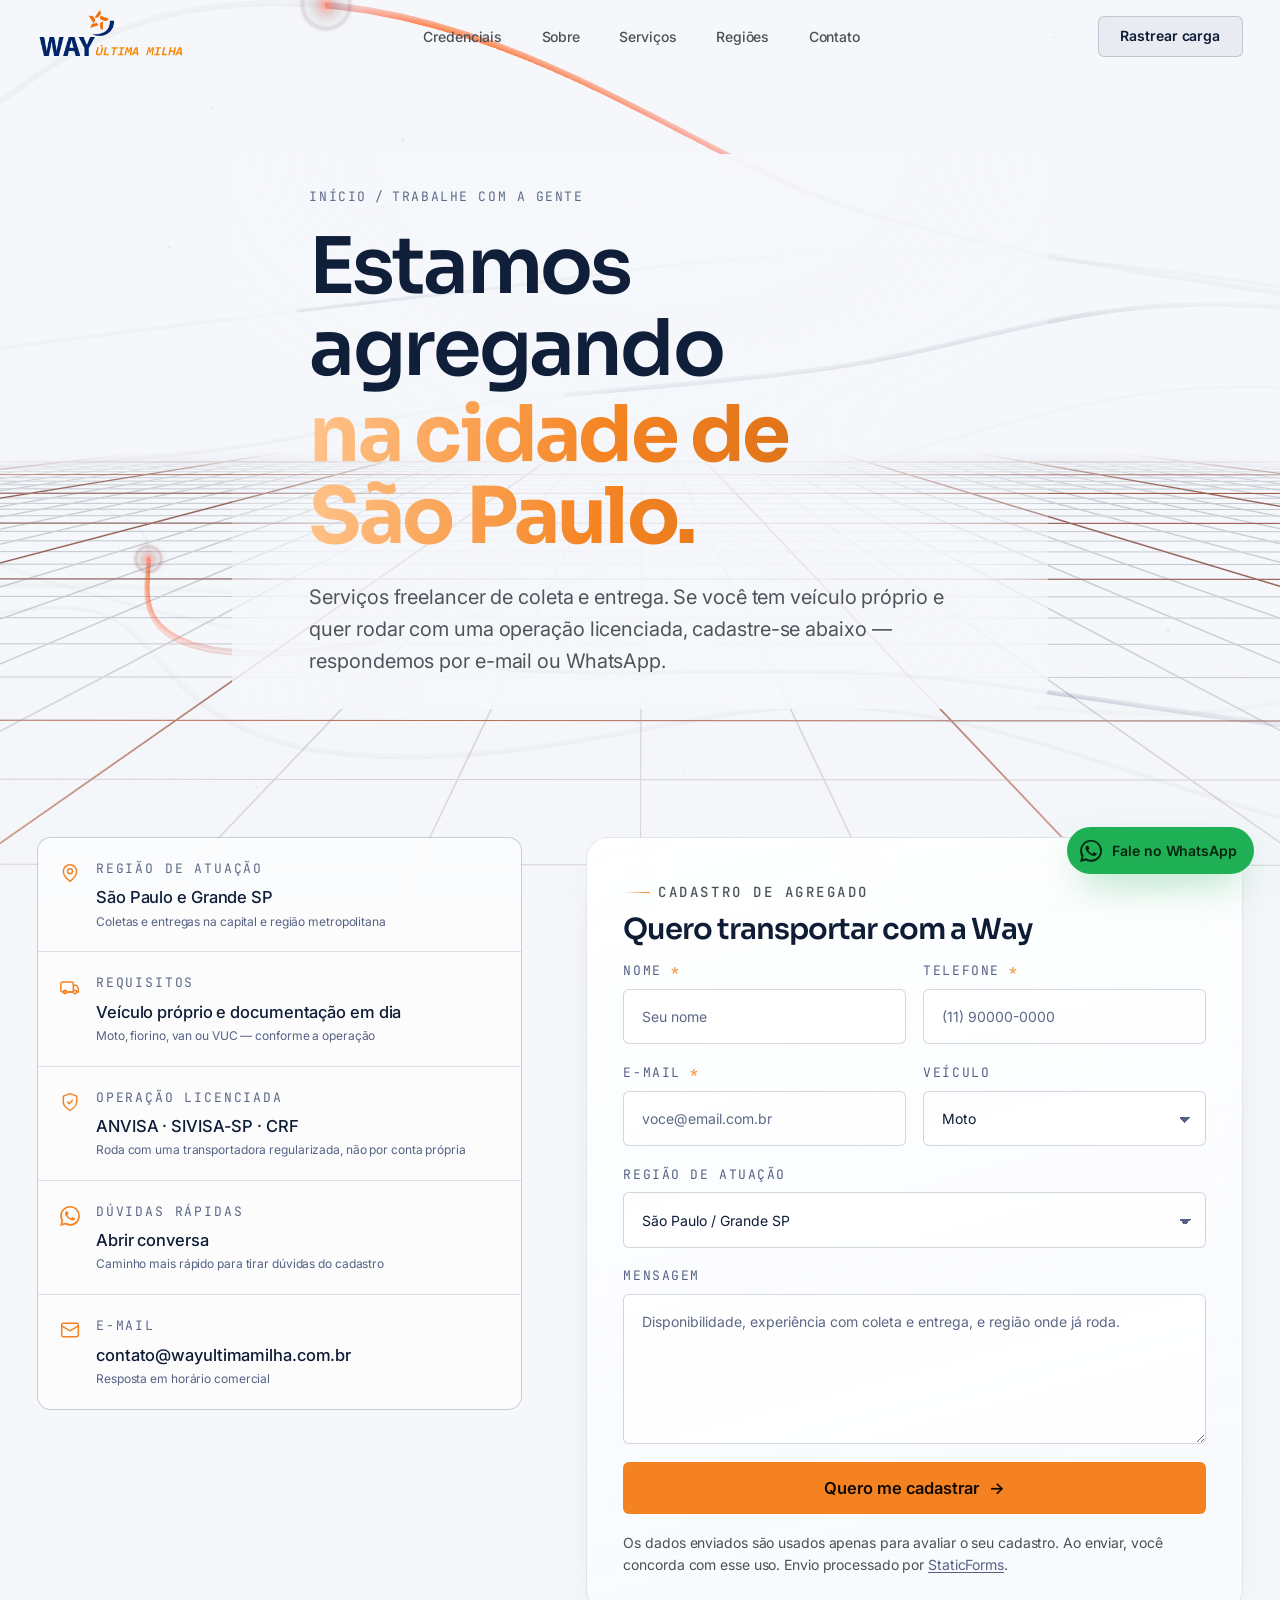
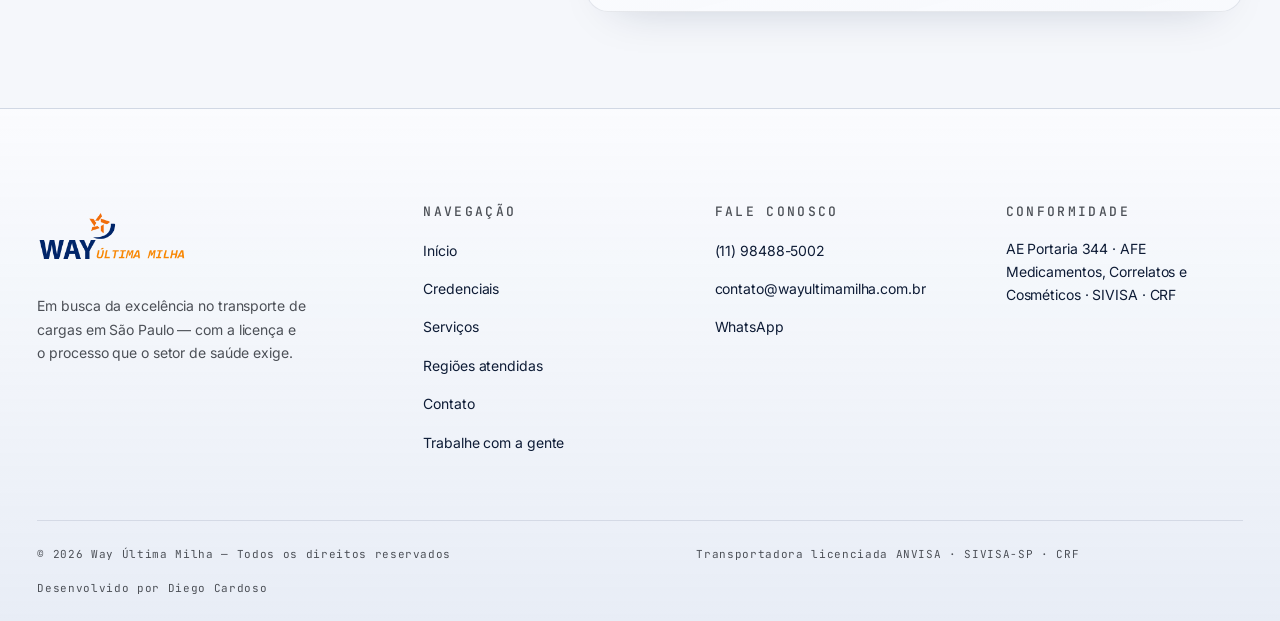
==== trabalhe-com-a-gente.html @ b11ae635 "Start" ====
<!DOCTYPE html>
<html lang="pt-BR">

<head>
  <meta charset="UTF-8">
  <script>
    /* Marca que o JS está vivo. Todo estado inicial escondido (revelações,
       máscaras de linha, preloader) é escopado em `.js` no CSS — se este script
       não rodar, a página nasce inteira em vez de ficar em branco. */
    document.documentElement.classList.add('js');
  </script>
  <meta name="viewport" content="width=device-width, initial-scale=1.0">

  <title>Trabalhe com a gente — agregados e freelancers | Way Última Milha</title>
  <meta name="description"
    content="Cadastre-se como agregado ou freelancer de coleta e entrega com a Way Última Milha em São Paulo. Veículo próprio, documentação em dia e operação licenciada.">
  <meta name="robots" content="index, follow">
  <meta name="theme-color" content="#050a16">
  <link rel="canonical" href="https://wayultimamilha.com.br/trabalhe-com-a-gente.html">

  <meta property="og:type" content="website">
  <meta property="og:site_name" content="Way Última Milha">
  <meta property="og:locale" content="pt_BR">
  <meta property="og:url" content="https://wayultimamilha.com.br/trabalhe-com-a-gente.html">
  <meta property="og:title" content="Trabalhe com a gente — Way Última Milha">
  <meta property="og:description"
    content="Serviços freelancer de coleta e entrega em São Paulo. Tem veículo próprio? Cadastre-se e rode com uma operação licenciada.">
  <meta property="og:image" content="https://wayultimamilha.com.br/assets/img/Agregando.jpg">

  <link rel="icon" href="assets/img/Logotipo-Way-Final.png" type="image/png">
  <link rel="apple-touch-icon" href="assets/img/Logotipo-Way-Final.png">

  <link rel="preconnect" href="https://fonts.googleapis.com">
  <link rel="preconnect" href="https://fonts.gstatic.com" crossorigin>
  <link rel="stylesheet"
    href="https://fonts.googleapis.com/css2?family=Sora:wght@300;400;600;700&family=Inter:wght@400;500;600&family=JetBrains+Mono:wght@400;500;600&display=swap">
  <link rel="stylesheet" href="assets/css/way.css">

  <script type="application/ld+json">
  {
    "@context": "https://schema.org",
    "@type": "WebPage",
    "name": "Trabalhe com a gente — Way Última Milha",
    "url": "https://wayultimamilha.com.br/trabalhe-com-a-gente.html",
    "description": "Cadastro de agregados e freelancers de coleta e entrega para a Way Última Milha em São Paulo.",
    "about": {
      "@type": "Organization",
      "name": "Way Última Milha",
      "telephone": "+55-11-98488-5002",
      "email": "contato@wayultimamilha.com.br",
      "url": "https://wayultimamilha.com.br/"
    }
  }
  </script>
</head>

<body>
  <a class="skip-link" href="#main">Ir para o conteúdo</a>

  <div class="preloader">
    <img class="preloader__logo" src="assets/img/Logotipo-Way-Final.png"
      alt="Way Última Milha" width="500" height="250">
    <div class="preloader__bar"><span></span></div>
    <p class="preloader__pct">000%</p>
  </div>

  <script>
    /* Se o módulo principal não assumir o preloader em 6s, esta rede o remove.
       Cobre import maps sem suporte, 404 no bundle, bloqueio de proxy e
       abertura direta por file:// (onde módulos ES são barrados por CORS). */
    setTimeout(function () {
      var pre = document.querySelector('.preloader');
      if (!pre || pre.classList.contains('is-done')) return;
      pre.classList.add('is-done');
      document.body.classList.remove('is-locked');
      document.documentElement.classList.remove('js');
      var gl = document.getElementById('gl');
      if (gl) gl.remove();
    }, 6000);
  </script>

  <div class="wipe" aria-hidden="true"></div>

  <!-- Poster estático primeiro, canvas depois: o canvas é opaco e, quando
       ganha .is-ready, cobre o poster. Sem WebGL o JS remove o canvas; sem JS
       ele nunca acende. Nos três casos sobra um fundo desenhado, nunca um
       retângulo chapado. -->
  <div class="gl-fallback" aria-hidden="true"></div>
  <canvas id="gl" aria-hidden="true"></canvas>
  <div class="vignette" aria-hidden="true"></div>
  <div class="atmo" aria-hidden="true"></div>
  <div class="progress" aria-hidden="true"></div>

  <header class="nav">
    <div class="shell nav__inner">
      <a class="nav__logo" href="index.html" aria-label="Way Última Milha — página inicial">
        <img src="assets/img/Logotipo-Way-Final.png" alt="Way Última Milha" width="500" height="250">
      </a>

      <nav class="nav__links" aria-label="Navegação principal">
        <a class="nav__link" href="index.html#credenciais">Credenciais</a>
        <a class="nav__link" href="index.html#sobre">Sobre</a>
        <a class="nav__link" href="index.html#servicos">Serviços</a>
        <a class="nav__link" href="index.html#regioes">Regiões</a>
        <a class="nav__link" href="contato.html">Contato</a>
      </nav>

      <div class="nav__actions">
        <a class="btn btn--ghost" href="https://www.waysistemalogistico.com.br/" target="_blank"
          rel="noopener">Rastrear carga</a>
        <button class="nav__burger" type="button" aria-expanded="false" aria-controls="drawer"
          aria-label="Abrir menu">
          <span></span><span></span>
        </button>
      </div>
    </div>
  </header>

  <nav class="drawer" id="drawer" aria-label="Navegação mobile">
    <a class="drawer__link" href="index.html"><i>01</i> Início</a>
    <a class="drawer__link" href="index.html#credenciais"><i>02</i> Credenciais</a>
    <a class="drawer__link" href="index.html#servicos"><i>03</i> Serviços</a>
    <a class="drawer__link" href="index.html#regioes"><i>04</i> Regiões</a>
    <a class="drawer__link" href="contato.html"><i>05</i> Contato</a>
    <a class="drawer__link" href="trabalhe-com-a-gente.html"><i>06</i> Trabalhe com a gente</a>
    <div class="drawer__foot">
      <a href="tel:+5511984885002">(11) 98488-5002</a>
      <a href="mailto:contato@wayultimamilha.com.br">contato@wayultimamilha.com.br</a>
    </div>
  </nav>

  <main class="page" id="main" data-gl-hero>

    <section class="pagehead">
      <div class="rules" aria-hidden="true"></div>
      <div class="shell pagehead__inner">
        <nav class="crumbs" aria-label="Trilha de navegação">
          <a href="index.html">Início</a> <span aria-hidden="true">/</span> <span>Trabalhe com a gente</span>
        </nav>
        <h1 data-lines>
          <span class="line-mask"><span>Estamos agregando</span></span>
          <span class="line-mask"><b class="grad-orange">na cidade de São Paulo.</b></span>
        </h1>
        <p class="lead">
          Serviços freelancer de coleta e entrega. Se você tem veículo próprio e quer rodar com uma
          operação licenciada, cadastre-se abaixo — respondemos por e-mail ou WhatsApp.
        </p>
      </div>
    </section>

    <section class="section section--tight">
      <div class="shell contact">

        <div>
          <dl class="contact__panel">
            <div class="contact__item">
              <svg viewBox="0 0 24 24" fill="none" stroke="currentColor" stroke-width="1.8"
                stroke-linecap="round" stroke-linejoin="round" aria-hidden="true">
                <path d="M20 10c0 6-8 12-8 12s-8-6-8-12a8 8 0 0 1 16 0Z" />
                <circle cx="12" cy="10" r="3" />
              </svg>
              <dt>Região de atuação</dt>
              <dd>São Paulo e Grande SP
                <small>Coletas e entregas na capital e região metropolitana</small>
              </dd>
            </div>

            <div class="contact__item">
              <svg viewBox="0 0 24 24" fill="none" stroke="currentColor" stroke-width="1.8"
                stroke-linecap="round" stroke-linejoin="round" aria-hidden="true">
                <rect x="1" y="6" width="15" height="12" rx="2" />
                <path d="M16 10h3.5a1 1 0 0 1 .9.55L22 14v4h-2M16 18H8" />
                <circle cx="6" cy="18" r="2" />
                <circle cx="18" cy="18" r="2" />
              </svg>
              <dt>Requisitos</dt>
              <dd>Veículo próprio e documentação em dia
                <small>Moto, fiorino, van ou VUC — conforme a operação</small>
              </dd>
            </div>

            <div class="contact__item">
              <svg viewBox="0 0 24 24" fill="none" stroke="currentColor" stroke-width="1.8"
                stroke-linecap="round" stroke-linejoin="round" aria-hidden="true">
                <path d="M12 22s8-4 8-10V5l-8-3-8 3v7c0 6 8 10 8 10Z" />
                <path d="m9 12 2 2 4-4" />
              </svg>
              <dt>Operação licenciada</dt>
              <dd>ANVISA · SIVISA-SP · CRF
                <small>Roda com uma transportadora regularizada, não por conta própria</small>
              </dd>
            </div>

            <div class="contact__item">
              <svg viewBox="0 0 24 24" fill="currentColor" aria-hidden="true">
                <path
                  d="M17.472 14.382c-.297-.149-1.758-.867-2.03-.967-.273-.099-.471-.148-.67.15-.197.297-.767.966-.966 1.164-.199.199-.397.223-.694.075-.297-.15-1.255-.463-2.39-1.475-.883-.788-1.48-1.761-1.653-2.059-.173-.297-.018-.458.13-.606.134-.133.347-.446.52-.644.174-.198.232-.34.347-.567.116-.226.058-.42-.024-.567-.082-.149-.67-1.611-.916-2.206-.242-.579-.487-.501-.669-.51-.173-.008-.371-.01-.57-.01-.198 0-.52.074-.792.372-.272.297-1.04 1.016-1.04 2.479 0 1.462 1.065 2.875 1.213 3.074.149.198 2.096 3.2 5.077 4.487.709.306 1.262.489 1.694.625.712.227 1.36.195 1.872.118.571-.085 1.758-.719 2.006-1.413.248-.694.248-1.29.173-1.414-.074-.124-.272-.198-.57-.347m-5.421 7.403h-.004a9.87 9.87 0 0 1-5.031-1.378l-.361-.214-3.741.982.998-3.648-.235-.374a9.86 9.86 0 0 1-1.51-5.26c.001-5.45 4.436-9.884 9.888-9.884 2.64 0 5.122 1.03 6.988 2.898a9.825 9.825 0 0 1 2.893 6.994c-.003 5.45-4.437 9.884-9.885 9.884m8.413-18.297A11.815 11.815 0 0 0 12.05 0C5.495 0 .16 5.335.157 11.892c0 2.096.547 4.142 1.588 5.945L.057 24l6.305-1.654a11.882 11.882 0 0 0 5.683 1.448h.005c6.554 0 11.89-5.335 11.893-11.893a11.821 11.821 0 0 0-3.48-8.413Z" />
              </svg>
              <dt>Dúvidas rápidas</dt>
              <dd><a href="https://api.whatsapp.com/send?phone=5511984885002" target="_blank"
                  rel="noopener">Abrir conversa</a>
                <small>Caminho mais rápido para tirar dúvidas do cadastro</small>
              </dd>
            </div>

            <div class="contact__item">
              <svg viewBox="0 0 24 24" fill="none" stroke="currentColor" stroke-width="1.8"
                stroke-linecap="round" stroke-linejoin="round" aria-hidden="true">
                <rect x="2" y="4" width="20" height="16" rx="2" />
                <path d="m2 7 10 6 10-6" />
              </svg>
              <dt>E-mail</dt>
              <dd><a href="mailto:contato@wayultimamilha.com.br">contato@wayultimamilha.com.br</a>
                <small>Resposta em horário comercial</small>
              </dd>
            </div>
          </dl>
        </div>

        <div class="card">
          <div>
            <p class="eyebrow">Cadastro de agregado</p>
            <h2 style="font-size:var(--fs-h3);margin-top:.6rem">Quero transportar com a Way</h2>
          </div>

          <form class="form" data-form action="https://api.staticforms.xyz/submit" method="post"
            novalidate>
            <input type="hidden" name="accessKey" value="84bb621b-5db3-45c3-95ca-0c4aa116848b">
            <input type="hidden" name="subject" value="Cadastro de agregado pelo site — wayultimamilha.com.br">
            <input type="hidden" name="redirectTo" value="https://wayultimamilha.com.br/obrigado.html">
            <div class="honeypot" aria-hidden="true">
              <label for="honeypot">Não preencha</label>
              <input type="text" name="honeypot" id="honeypot" tabindex="-1" autocomplete="off">
            </div>

            <div class="form__row">
              <div class="field">
                <label for="nome">Nome <span aria-hidden="true">*</span></label>
                <input type="text" id="nome" name="name" placeholder="Seu nome" required
                  autocomplete="given-name">
                <p class="field__err" aria-live="polite"></p>
              </div>
              <div class="field">
                <label for="tel">Telefone <span aria-hidden="true">*</span></label>
                <input type="tel" id="tel" name="$Telefone" placeholder="(11) 90000-0000" required
                  autocomplete="tel" inputmode="tel">
                <p class="field__err" aria-live="polite"></p>
              </div>
            </div>

            <div class="form__row">
              <div class="field">
                <label for="email">E-mail <span aria-hidden="true">*</span></label>
                <input type="email" id="email" name="replyTo" placeholder="voce@email.com.br" required
                  autocomplete="email">
                <p class="field__err" aria-live="polite"></p>
              </div>
              <div class="field">
                <label for="veiculo">Veículo</label>
                <select id="veiculo" name="$Veiculo">
                  <option value="Moto">Moto</option>
                  <option value="Fiorino / Utilitário">Fiorino / Utilitário</option>
                  <option value="Van">Van</option>
                  <option value="VUC">VUC</option>
                  <option value="Caminhão 3/4">Caminhão 3/4</option>
                  <option value="Ainda não tenho">Ainda não tenho</option>
                </select>
              </div>
            </div>

            <div class="field">
              <label for="regiao">Região de atuação</label>
              <select id="regiao" name="$Regiao">
                <option value="São Paulo / Grande SP">São Paulo / Grande SP</option>
                <option value="Campinas">Campinas e região</option>
                <option value="Sorocaba">Sorocaba e região</option>
                <option value="Baixada Santista">Baixada Santista</option>
                <option value="Vale da Ribeira">Vale da Ribeira</option>
                <option value="Outra">Outra</option>
              </select>
            </div>

            <div class="field">
              <label for="message">Mensagem</label>
              <textarea id="message" name="message" minlength="12" required
                placeholder="Disponibilidade, experiência com coleta e entrega, e região onde já roda."></textarea>
              <p class="field__err" aria-live="polite"></p>
            </div>

            <div class="form__status">
              <svg viewBox="0 0 24 24" fill="none" stroke="currentColor" stroke-width="2"
                stroke-linecap="round" stroke-linejoin="round" aria-hidden="true">
                <circle cx="12" cy="12" r="10" />
                <path d="M12 8v4M12 16h.01" />
              </svg>
              <p data-status-text></p>
            </div>

            <button class="btn btn--lg btn--block" type="submit">
              Quero me cadastrar <span class="btn__arrow">→</span>
            </button>

            <p class="form__note">
              Os dados enviados são usados apenas para avaliar o seu cadastro. Ao enviar, você
              concorda com esse uso. Envio processado por
              <a href="https://www.staticforms.xyz/" target="_blank" rel="noopener nofollow">StaticForms</a>.
            </p>
          </form>
        </div>
      </div>
    </section>

  </main>

  <footer class="footer">
    <div class="shell">
      <div class="footer__grid">
        <div class="footer__brand">
          <img src="assets/img/Logotipo-Way-Final.png" alt="Way Última Milha" width="500" height="250"
            loading="lazy">
          <p>Em busca da excelência no transporte de cargas em São Paulo — com a licença e o
            processo que o setor de saúde exige.</p>
        </div>
        <div class="footer__col">
          <h4>Navegação</h4>
          <ul>
            <li><a href="index.html">Início</a></li>
            <li><a href="index.html#credenciais">Credenciais</a></li>
            <li><a href="index.html#servicos">Serviços</a></li>
            <li><a href="index.html#regioes">Regiões atendidas</a></li>
            <li><a href="contato.html">Contato</a></li>
            <li><a href="trabalhe-com-a-gente.html">Trabalhe com a gente</a></li>
          </ul>
        </div>
        <div class="footer__col">
          <h4>Fale conosco</h4>
          <ul>
            <li><a href="tel:+5511984885002">(11) 98488-5002</a></li>
            <li><a href="mailto:contato@wayultimamilha.com.br">contato@wayultimamilha.com.br</a></li>
            <li><a href="https://api.whatsapp.com/send?phone=5511984885002" target="_blank"
                rel="noopener">WhatsApp</a></li>
          </ul>
        </div>
        <div class="footer__col">
          <h4>Conformidade</h4>
          <p>AE Portaria 344 · AFE Medicamentos, Correlatos e Cosméticos · SIVISA · CRF</p>
        </div>
      </div>
      <div class="footer__bottom">
        <p>© <span id="year">2026</span> Way Última Milha — Todos os direitos reservados</p>
        <p>Transportadora licenciada ANVISA · SIVISA-SP · CRF</p>
        <p>Desenvolvido por Diego Cardoso</p>
      </div>
    </div>
  </footer>

  <a class="wa" href="https://api.whatsapp.com/send?phone=5511984885002" target="_blank" rel="noopener"
    aria-label="Falar no WhatsApp">
    <svg viewBox="0 0 24 24" fill="currentColor" aria-hidden="true">
      <path
        d="M17.472 14.382c-.297-.149-1.758-.867-2.03-.967-.273-.099-.471-.148-.67.15-.197.297-.767.966-.966 1.164-.199.199-.397.223-.694.075-.297-.15-1.255-.463-2.39-1.475-.883-.788-1.48-1.761-1.653-2.059-.173-.297-.018-.458.13-.606.134-.133.347-.446.52-.644.174-.198.232-.34.347-.567.116-.226.058-.42-.024-.567-.082-.149-.67-1.611-.916-2.206-.242-.579-.487-.501-.669-.51-.173-.008-.371-.01-.57-.01-.198 0-.52.074-.792.372-.272.297-1.04 1.016-1.04 2.479 0 1.462 1.065 2.875 1.213 3.074.149.198 2.096 3.2 5.077 4.487.709.306 1.262.489 1.694.625.712.227 1.36.195 1.872.118.571-.085 1.758-.719 2.006-1.413.248-.694.248-1.29.173-1.414-.074-.124-.272-.198-.57-.347m-5.421 7.403h-.004a9.87 9.87 0 0 1-5.031-1.378l-.361-.214-3.741.982.998-3.648-.235-.374a9.86 9.86 0 0 1-1.51-5.26c.001-5.45 4.436-9.884 9.888-9.884 2.64 0 5.122 1.03 6.988 2.898a9.825 9.825 0 0 1 2.893 6.994c-.003 5.45-4.437 9.884-9.885 9.884m8.413-18.297A11.815 11.815 0 0 0 12.05 0C5.495 0 .16 5.335.157 11.892c0 2.096.547 4.142 1.588 5.945L.057 24l6.305-1.654a11.882 11.882 0 0 0 5.683 1.448h.005c6.554 0 11.89-5.335 11.893-11.893a11.821 11.821 0 0 0-3.48-8.413Z" />
    </svg>
    <span class="wa__txt">Fale no WhatsApp</span>
  </a>

  <script src="assets/js/vendor/lenis.min.js" defer></script>
  <script type="importmap">
  { "imports": { "three": "./assets/js/vendor/three.module.min.js" } }
  </script>
  <script type="module" src="assets/js/main.js"></script>
  <script>document.getElementById('year').textContent = new Date().getFullYear();</script>
</body>

</html>
---- assets/css/way.css ----
@charset "UTF-8";
/* ===========================================================================
   WAY ÚLTIMA MILHA · Design System
   Light tech · fundo claro, navy #0B2A6B + laranja #F58220 (cores extraídas do logotipo)
   =========================================================================== */

/* ---------------------------------------------------------------- 1. RESET */

*,
*::before,
*::after {
  box-sizing: border-box;
}

* {
  margin: 0;
  padding: 0;
}

html {
  -webkit-text-size-adjust: 100%;
  text-size-adjust: 100%;
  scroll-behavior: smooth;
  /* `clip` em vez de `hidden`: não cria contexto de rolagem, então position:
     fixed e sticky continuam funcionando. */
  overflow-x: clip;
}

/* Lenis assume o controle do scroll; quando ativo, desliga o nativo. */
html.lenis,
html.lenis body {
  height: auto;
}

.lenis.lenis-smooth {
  scroll-behavior: auto !important;
}

.lenis.lenis-stopped {
  overflow: hidden;
}

img,
picture,
svg,
canvas,
video {
  display: block;
  max-width: 100%;
}

img {
  height: auto;
}

input,
button,
textarea,
select {
  font: inherit;
  color: inherit;
}

button {
  background: none;
  border: 0;
  cursor: pointer;
}

a {
  color: inherit;
  text-decoration: none;
}

ul,
ol {
  list-style: none;
}

:where(h1, h2, h3, h4) {
  text-wrap: balance;
  font-weight: 600;
  line-height: 1.05;
}

p {
  text-wrap: pretty;
}

/* --------------------------------------------------------------- 2. TOKENS */

:root {
  /* — Cor: base — */
  --void: #e8edf6;
  --bg: #f5f7fb;
  --bg-2: #eef2f9;
  --bg-3: #e6ecf7;
  --surface: #ffffff;
  --surface-2: #f2f5fa;

  /* — Cor: marca — */
  --navy: #0b2a6b;
  --navy-600: #123a8f;
  --navy-400: #2358c9;
  --orange: #f58220;
  --orange-400: #ff9c3f;
  --orange-200: #ffc38a;

  /* — Cor: texto — */
  --text: #0e1c36;
  --text-2: #4c5057;
  /* --muted e --faint eram claros demais pra fundo claro (herdados do tema
     escuro, onde precisavam recuar contra o preto). Contraste contra --bg:
     --muted ~5.2:1, --faint ~4.6:1 — os dois acima do mínimo AA (4.5:1). */
  --muted: #566285;
  --faint: #5c6886;

  /* — Cor: traços — */
  --line: rgb(15 32 68 / 10%);
  --line-2: rgb(15 32 68 / 18%);
  --glass: rgb(255 255 255 / 68%);
  --glass-2: rgb(255 255 255 / 82%);

  /* — Glow — */
  --glow-orange: 0 0 40px -6px rgb(245 130 32 / 35%);
  --glow-navy: 0 0 60px -10px rgb(35 88 201 / 28%);

  /* — Tipografia — */
  --font-display: 'Sora', 'Segoe UI', system-ui, sans-serif;
  --font-body: 'Inter', system-ui, -apple-system, 'Segoe UI', sans-serif;
  --font-mono: 'JetBrains Mono', ui-monospace, 'SFMono-Regular', monospace;

  /* Escala fluida 320px → 1440px */
  --fs-eyebrow: clamp(0.688rem, 0.63rem + 0.29vw, 0.813rem);
  --fs-sm: clamp(0.813rem, 0.78rem + 0.16vw, 0.875rem);
  --fs-base: clamp(0.938rem, 0.9rem + 0.19vw, 1.031rem);
  --fs-lead: clamp(1.063rem, 0.98rem + 0.41vw, 1.25rem);
  --fs-h4: clamp(1.125rem, 1.03rem + 0.47vw, 1.375rem);
  --fs-h3: clamp(1.375rem, 1.2rem + 0.86vw, 1.813rem);
  --fs-h2: clamp(1.938rem, 1.5rem + 2.2vw, 3.125rem);
  --fs-h1: clamp(2.5rem, 1.55rem + 4.76vw, 4.875rem);
  --fs-display: clamp(3rem, 1.2rem + 9vw, 8rem);

  /* — Espaço — */
  --shell: 1280px;
  --gutter: clamp(1.25rem, 0.9rem + 1.8vw, 2.5rem);
  --section-y: clamp(5rem, 3rem + 10vw, 10rem);

  /* — Forma — */
  --r-xs: 3px;
  --r-sm: 6px;
  --r-md: 14px;
  --r-lg: 22px;
  --r-xl: 32px;

  /* — Movimento — */
  --ease-out: cubic-bezier(0.16, 1, 0.3, 1);
  --ease-io: cubic-bezier(0.65, 0, 0.35, 1);
  --dur: 0.6s;

  --nav-h: 74px;
  color-scheme: light;
}

/* ----------------------------------------------------------------- 3. BASE */

body {
  min-height: 100vh;
  background: var(--bg);
  color: var(--text);
  font-family: var(--font-body);
  font-size: var(--fs-base);
  font-weight: 400;
  line-height: 1.65;
  letter-spacing: -0.006em;
  overflow-x: clip;
  -webkit-font-smoothing: antialiased;
  text-rendering: optimizeLegibility;
}

body.is-locked {
  overflow: hidden;
}

::selection {
  background: var(--orange);
  color: #0a0600;
}

:focus-visible {
  outline: 2px solid var(--orange-400);
  outline-offset: 3px;
  border-radius: var(--r-xs);
}

.sr-only {
  position: absolute;
  width: 1px;
  height: 1px;
  overflow: hidden;
  clip-path: inset(50%);
  white-space: nowrap;
}

.skip-link {
  position: fixed;
  top: 0.75rem;
  left: 0.75rem;
  z-index: 999;
  padding: 0.7rem 1.1rem;
  background: var(--orange);
  color: #0a0600;
  font-size: var(--fs-sm);
  font-weight: 600;
  border-radius: var(--r-sm);
  transform: translateY(-160%);
  transition: transform 0.25s var(--ease-out);
}

.skip-link:focus-visible {
  transform: none;
}

/* --------------------------------------------------------- 4. TIPOGRAFIA */

h1,
h2,
h3,
h4 {
  font-family: var(--font-display);
  letter-spacing: -0.035em;
}

h1 {
  font-size: var(--fs-h1);
}

h2 {
  font-size: var(--fs-h2);
}

h3 {
  font-size: var(--fs-h3);
}

h4 {
  font-size: var(--fs-h4);
}

.eyebrow {
  display: inline-flex;
  align-items: center;
  gap: 0.6em;
  font-family: var(--font-mono);
  font-size: var(--fs-eyebrow);
  font-weight: 500;
  letter-spacing: 0.18em;
  text-transform: uppercase;
  color: var(--orange);
}

.eyebrow::before {
  content: '';
  width: 1.9em;
  height: 1px;
  background: linear-gradient(90deg, transparent, var(--orange));
}

.eyebrow--center::after {
  content: '';
  width: 1.9em;
  height: 1px;
  background: linear-gradient(270deg, transparent, var(--orange));
}

.lead {
  font-size: var(--fs-lead);
  line-height: 1.6;
  color: var(--text-2);
}

.muted {
  color: var(--muted);
}

.grad-orange {
  background: linear-gradient(96deg, var(--orange-200) 0%, var(--orange) 44%, #c95f0c 100%);
  -webkit-background-clip: text;
  background-clip: text;
  color: transparent;
}

.grad-steel {
  /* Antes ia até uma cor translúcida — sobre fundo claro isso lia como texto
     cortado/quebrado em vez de um degradê proposital. Aqui os dois pontos
     são opacos, só muda o tom. */
  background: linear-gradient(180deg, var(--text) 20%, var(--muted) 100%);
  -webkit-background-clip: text;
  background-clip: text;
  color: transparent;
}

/* ---------------------------------------------------------------- 5. LAYOUT */

.shell {
  width: 100%;
  max-width: var(--shell);
  margin-inline: auto;
  padding-inline: var(--gutter);
}

.section {
  position: relative;
  padding-block: var(--section-y);
}

.section--tight {
  padding-block: clamp(3.5rem, 2rem + 6vw, 6rem);
}

/* Réguas verticais nas bordas do container — assinatura "tech".
   Desativadas: em seções de duas colunas o conteúdo já toca a borda e a
   régua cortava os cards no meio em vez de servir de moldura. */
.rules {
  display: none;
}

.rules::before,
.rules::after {
  content: '';
  position: absolute;
  top: 0;
  bottom: 0;
  width: 1px;
  background: linear-gradient(180deg, transparent, var(--line) 12%, var(--line) 88%, transparent);
}

.rules::before {
  left: var(--gutter);
}

.rules::after {
  right: var(--gutter);
}

.section-head {
  position: relative;
  display: grid;
  gap: 1.15rem;
  max-width: 44rem;
  margin-bottom: clamp(2.5rem, 1.5rem + 3.5vw, 4.5rem);
}

/* Véu atrás do título/parágrafo de cada seção: a cena 3D passa por trás do
   texto e, sem isso, as arestas dos volumes cruzam as letras. Absoluto de
   propósito — fora do fluxo, não vira item do grid. */
.section-head::before {
  content: '';
  position: absolute;
  inset: -1.5rem -2.5rem;
  z-index: -1;
  pointer-events: none;
  border-radius: var(--r-lg);
  background: radial-gradient(
    75% 85% at 50% 50%,
    rgb(245 247 251 / 88%) 0%,
    rgb(245 247 251 / 60%) 55%,
    transparent 85%
  );
}

.section-head--center {
  margin-inline: auto;
  text-align: center;
  justify-items: center;
}

.section-index {
  position: absolute;
  top: calc(var(--section-y) * 0.55);
  right: var(--gutter);
  font-family: var(--font-mono);
  font-size: var(--fs-eyebrow);
  letter-spacing: 0.2em;
  color: var(--faint);
  z-index: 1;
}

/* ------------------------------------------------- 6. CAMADA WEBGL / ATMOSFERA */

#gl {
  position: fixed;
  inset: 0;
  z-index: 0;
  width: 100%;
  height: 100%;
  pointer-events: none;
  opacity: 0;
  transition: opacity 1.2s var(--ease-out);
}

#gl.is-ready {
  opacity: 1;
}

/* Poster estático: aparece se WebGL falhar ou reduced-motion estiver ligado */
.gl-fallback {
  position: fixed;
  inset: 0;
  z-index: 0;
  pointer-events: none;
  background:
    radial-gradient(120% 80% at 78% 8%, rgb(245 130 32 / 16%) 0%, transparent 55%),
    radial-gradient(90% 70% at 12% 22%, rgb(35 88 201 / 22%) 0%, transparent 60%),
    radial-gradient(100% 60% at 50% 100%, rgb(11 42 107 / 45%) 0%, transparent 70%);
}

/* Grão + vinheta sobre tudo, para dar textura de filme */
.atmo {
  position: fixed;
  inset: 0;
  z-index: 3;
  pointer-events: none;
  mix-blend-mode: soft-light;
  opacity: 0.5;
  background-image: url("data:image/svg+xml,%3Csvg xmlns='http://www.w3.org/2000/svg' width='140' height='140'%3E%3Cfilter id='n'%3E%3CfeTurbulence type='fractalNoise' baseFrequency='0.85' numOctaves='3'/%3E%3C/filter%3E%3Crect width='140' height='140' filter='url(%23n)' opacity='0.42'/%3E%3C/svg%3E");
}

.vignette {
  position: fixed;
  inset: 0;
  z-index: 2;
  pointer-events: none;
  /* Suave de propósito: mais forte que isso e o fundo claro começa a
     parecer sujo nas bordas em vez de emoldurado. */
  background: radial-gradient(140% 112% at 50% 45%, transparent 60%, rgb(255 255 255 / 65%) 100%);
}

/* Todo o conteúdo vive acima do canvas */
.page {
  position: relative;
  z-index: 1;
}

/* -------------------------------------------------------------- 7. PRELOADER */

html:not(.js) .preloader {
  display: none;
}

.preloader {
  position: fixed;
  inset: 0;
  z-index: 200;
  display: grid;
  place-content: center;
  gap: 2rem;
  justify-items: center;
  background: var(--void);
  transition: opacity 0.8s var(--ease-out), visibility 0.8s;
}

.preloader.is-done {
  opacity: 0;
  visibility: hidden;
}

.preloader__logo {
  width: clamp(140px, 34vw, 210px);
  animation: breathe 2.6s var(--ease-io) infinite;
}

.preloader__bar {
  position: relative;
  width: clamp(180px, 46vw, 280px);
  height: 2px;
  background: rgb(15 32 68 / 14%);
  overflow: hidden;
  border-radius: 2px;
}

.preloader__bar span {
  position: absolute;
  inset: 0 auto 0 0;
  width: 0;
  background: linear-gradient(90deg, var(--navy-400), var(--orange));
  box-shadow: var(--glow-orange);
  transition: width 0.35s var(--ease-out);
}

.preloader__pct {
  font-family: var(--font-mono);
  font-size: var(--fs-eyebrow);
  letter-spacing: 0.28em;
  color: var(--muted);
}

@keyframes breathe {
  0%,
  100% {
    opacity: 0.55;
    transform: scale(0.985);
  }

  50% {
    opacity: 1;
    transform: scale(1);
  }
}

/* ------------------------------------------------- 8. TRANSIÇÃO ENTRE PÁGINAS */

.wipe {
  position: fixed;
  inset: 0;
  z-index: 190;
  pointer-events: none;
  opacity: 0;
  background:
    radial-gradient(80% 120% at 50% 120%, rgb(245 130 32 / 30%), transparent 60%),
    var(--void);
  clip-path: inset(100% 0 0 0);
  transition: clip-path 0.7s var(--ease-io), opacity 0.3s linear;
}

.wipe.is-on {
  opacity: 1;
  clip-path: inset(0 0 0 0);
}

/* --------------------------------------------------------------------- 9. NAV */

.nav {
  position: fixed;
  inset: 0 0 auto;
  z-index: 100;
  height: var(--nav-h);
  display: flex;
  align-items: center;
  transition: background 0.4s var(--ease-out), backdrop-filter 0.4s, border-color 0.4s,
    transform 0.5s var(--ease-out);
  border-bottom: 1px solid transparent;
}

.nav.is-stuck {
  background: rgb(255 255 255 / 80%);
  backdrop-filter: blur(18px) saturate(140%);
  -webkit-backdrop-filter: blur(18px) saturate(140%);
  border-bottom-color: var(--line);
}

.nav.is-hidden {
  transform: translateY(-102%);
}

.nav__inner {
  display: flex;
  align-items: center;
  justify-content: space-between;
  gap: 1.5rem;
  width: 100%;
}

.nav__logo {
  display: block;
  flex: 0 0 auto;
}

.nav__logo img {
  width: clamp(112px, 13vw, 148px);
}

.nav__links {
  display: flex;
  align-items: center;
  gap: clamp(0.25rem, 1.2vw, 1.5rem);
}

.nav__link {
  position: relative;
  display: block;
  padding: 0.5rem 0.75rem;
  font-size: var(--fs-sm);
  font-weight: 500;
  color: var(--text-2);
  transition: color 0.3s;
}

.nav__link::after {
  content: '';
  position: absolute;
  left: 0.75rem;
  right: 0.75rem;
  bottom: 0.15rem;
  height: 1px;
  background: var(--orange);
  transform: scaleX(0);
  transform-origin: left;
  transition: transform 0.4s var(--ease-out);
}

.nav__link:hover,
.nav__link[aria-current='page'] {
  color: var(--text);
}

.nav__link:hover::after,
.nav__link[aria-current='page']::after {
  transform: scaleX(1);
}

.nav__actions {
  display: flex;
  align-items: center;
  gap: 0.6rem;
}

.nav__burger {
  display: none;
  position: relative;
  width: 44px;
  height: 44px;
  border: 1px solid var(--line-2);
  border-radius: var(--r-sm);
}

.nav__burger span {
  position: absolute;
  left: 50%;
  width: 18px;
  height: 1.5px;
  background: var(--text);
  border-radius: 2px;
  transition: transform 0.4s var(--ease-out), opacity 0.25s;
}

.nav__burger span:nth-child(1) {
  top: 17px;
  transform: translateX(-50%);
}

.nav__burger span:nth-child(2) {
  top: 25px;
  transform: translateX(-50%);
}

.nav__burger[aria-expanded='true'] span:nth-child(1) {
  transform: translateX(-50%) translateY(4px) rotate(45deg);
}

.nav__burger[aria-expanded='true'] span:nth-child(2) {
  transform: translateX(-50%) translateY(-4px) rotate(-45deg);
}

/* Painel mobile */
.drawer {
  position: fixed;
  inset: 0;
  z-index: 99;
  display: grid;
  align-content: center;
  gap: 0.25rem;
  padding: 6rem var(--gutter) 3rem;
  background: rgb(255 255 255 / 97%);
  backdrop-filter: blur(22px);
  -webkit-backdrop-filter: blur(22px);
  opacity: 0;
  visibility: hidden;
  transition: opacity 0.45s var(--ease-out), visibility 0.45s;
}

.drawer.is-open {
  opacity: 1;
  visibility: visible;
}

.drawer__link {
  display: flex;
  align-items: baseline;
  gap: 1rem;
  padding: 0.85rem 0;
  border-bottom: 1px solid var(--line);
  font-family: var(--font-display);
  font-size: clamp(1.5rem, 7vw, 2.25rem);
  letter-spacing: -0.035em;
  opacity: 0;
  transform: translateY(18px);
  transition: opacity 0.5s var(--ease-out), transform 0.5s var(--ease-out);
}

.drawer.is-open .drawer__link {
  opacity: 1;
  transform: none;
}

.drawer__link i {
  font-family: var(--font-mono);
  font-size: 0.65rem;
  font-style: normal;
  letter-spacing: 0.18em;
  color: var(--orange);
}

.drawer__foot {
  display: grid;
  gap: 0.35rem;
  margin-top: 2rem;
  font-size: var(--fs-sm);
  color: var(--muted);
}

.drawer__foot a:hover {
  color: var(--orange);
}

/* ------------------------------------------------------------- 10. BOTÕES */

.btn {
  --btn-bg: var(--orange);
  --btn-fg: #100900;

  position: relative;
  display: inline-flex;
  align-items: center;
  justify-content: center;
  gap: 0.6em;
  padding: 0.95em 1.6em;
  font-family: var(--font-body);
  font-size: var(--fs-sm);
  font-weight: 600;
  letter-spacing: -0.005em;
  line-height: 1;
  color: var(--btn-fg);
  background: var(--btn-bg);
  border-radius: var(--r-sm);
  overflow: hidden;
  isolation: isolate;
  white-space: nowrap;
  transition: transform 0.35s var(--ease-out), box-shadow 0.35s var(--ease-out),
    color 0.3s, background 0.3s;
}

.btn::before {
  content: '';
  position: absolute;
  inset: 0;
  z-index: -1;
  background: linear-gradient(100deg, var(--orange-400), var(--orange) 50%, #d96a0d);
  opacity: 0;
  transition: opacity 0.35s;
}

.btn:hover {
  transform: translateY(-2px);
  box-shadow: 0 12px 30px -12px rgb(245 130 32 / 65%), var(--glow-orange);
}

.btn:hover::before {
  opacity: 1;
}

.btn:active {
  transform: translateY(0);
}

.btn--ghost {
  --btn-fg: var(--text);

  background: rgb(15 32 68 / 5%);
  box-shadow: inset 0 0 0 1px var(--line-2);
  backdrop-filter: blur(8px);
  -webkit-backdrop-filter: blur(8px);
}

.btn--ghost::before {
  background: rgb(15 32 68 / 8%);
}

.btn--ghost:hover {
  box-shadow: inset 0 0 0 1px rgb(245 130 32 / 55%), 0 10px 30px -14px rgb(0 0 0 / 80%);
}

.btn--lg {
  padding: 1.1em 2em;
  font-size: var(--fs-base);
}

.btn--block {
  width: 100%;
}

.btn__arrow {
  display: inline-block;
  transition: transform 0.35s var(--ease-out);
}

.btn:hover .btn__arrow {
  transform: translateX(4px);
}

/* Link com sublinhado que corre */
.link-run {
  position: relative;
  display: inline-flex;
  align-items: center;
  gap: 0.45em;
  font-weight: 500;
  color: var(--orange);
}

.link-run::after {
  content: '';
  position: absolute;
  left: 0;
  right: 0;
  bottom: -3px;
  height: 1px;
  background: currentcolor;
  transform: scaleX(0);
  transform-origin: left;
  transition: transform 0.45s var(--ease-out);
}

.link-run:hover::after {
  transform: scaleX(1);
}

/* ---------------------------------------------------------------- 11. HERO */

.hero {
  position: relative;
  display: flex;
  flex-direction: column;
  justify-content: flex-end;
  min-height: 100svh;
  padding-top: calc(var(--nav-h) + 4rem);
  padding-bottom: clamp(1.5rem, 3vh, 3rem);
  overflow: hidden;
}

/* Véu diagonal atrás do texto: a malha 3D é intensa no hero e sem isso o
   parágrafo de apoio disputa contraste com a grade do piso. */
.hero::before {
  content: '';
  position: absolute;
  inset: 0;
  z-index: 0;
  pointer-events: none;
  background: linear-gradient(
    100deg,
    rgb(245 247 251 / 90%) 0%,
    rgb(245 247 251 / 68%) 38%,
    transparent 68%
  );
}

.hero__inner {
  position: relative;
  z-index: 1;
  display: grid;
  gap: clamp(1.5rem, 3vw, 2.5rem);
  max-width: 62rem;
  padding-bottom: clamp(2rem, 6vh, 5rem);
}

.hero h1 {
  font-size: var(--fs-h1);
  font-weight: 300;
  letter-spacing: -0.045em;
  line-height: 0.98;
}

.hero h1 b {
  display: block;
  font-weight: 700;
}

.hero__sub {
  position: relative;
  max-width: 40rem;
}

/* Véu atrás do parágrafo: o gradiente diagonal do .hero::before já ajuda,
   mas nesta faixa mais baixa e central da tela ele já esmaeceu bastante —
   mesma técnica usada em .pagehead__inner e .section-head. */
.hero__sub::before {
  content: '';
  position: absolute;
  inset: -1rem -1.5rem;
  z-index: -1;
  pointer-events: none;
  border-radius: var(--r-lg);
  background: radial-gradient(
    70% 90% at 50% 50%,
    rgb(245 247 251 / 96%) 0%,
    rgb(245 247 251 / 80%) 60%,
    transparent 95%
  );
}

.hero__cta {
  display: flex;
  flex-wrap: wrap;
  gap: 0.75rem;
  align-items: center;
}

/* Revelação por linha, controlada em JS */
.line-mask {
  display: block;
  overflow: hidden;
  padding-bottom: 0.06em;
}

.js .line-mask > * {
  display: block;
  transform: translateY(105%);
}

.js .is-revealed .line-mask > * {
  transform: none;
  transition: transform 1.05s var(--ease-out);
}

.hero__scroll {
  display: inline-flex;
  align-items: center;
  gap: 0.7rem;
  font-family: var(--font-mono);
  font-size: var(--fs-eyebrow);
  letter-spacing: 0.2em;
  text-transform: uppercase;
  color: var(--muted);
}

.hero__scroll i {
  position: relative;
  display: block;
  width: 1px;
  height: 34px;
  background: var(--line-2);
  overflow: hidden;
}

.hero__scroll i::after {
  content: '';
  position: absolute;
  inset: 0 0 auto;
  height: 40%;
  background: var(--orange);
  animation: railRun 1.9s var(--ease-io) infinite;
}

@keyframes railRun {
  0% {
    transform: translateY(-100%);
  }

  100% {
    transform: translateY(250%);
  }
}

/* Barra de credenciais no pé do hero */
.hero__trust {
  position: relative;
  display: flex;
  flex-wrap: wrap;
  align-items: center;
  gap: 0.5rem 1.75rem;
  padding-top: 1.5rem;
  border-top: 1px solid var(--line);
}

/* Mesmo motivo do véu em .hero__sub: essa faixa fica baixa na tela, fora do
   alcance forte do gradiente diagonal do .hero. */
.hero__trust::before {
  content: '';
  position: absolute;
  inset: 0 -1.5rem -0.75rem;
  z-index: -1;
  pointer-events: none;
  border-radius: var(--r-lg);
  background: rgb(245 247 251 / 88%);
}

.hero__trust dt {
  font-family: var(--font-mono);
  font-size: var(--fs-eyebrow);
  letter-spacing: 0.18em;
  text-transform: uppercase;
  color: var(--faint);
}

.hero__trust dd {
  display: flex;
  flex-wrap: wrap;
  /* Ocupa a linha inteira e pode encolher: como item de flex, `min-width: auto`
     deixava a lista transbordar e o `overflow-x: clip` do html cortava
     "SIVISA" na borda em telas estreitas. */
  flex: 1 1 100%;
  min-width: 0;
  gap: 0.45rem 1.25rem;
  font-family: var(--font-mono);
  font-size: var(--fs-eyebrow);
  letter-spacing: 0.06em;
  color: var(--text-2);
}

.hero__trust dd span {
  display: inline-flex;
  align-items: center;
  gap: 0.45em;
}

.hero__trust dd span::before {
  content: '';
  width: 5px;
  height: 5px;
  border-radius: 50%;
  background: var(--orange);
  box-shadow: 0 0 8px var(--orange);
}

/* ------------------------------------------------------------- 12. MARQUEE */

.marquee {
  position: relative;
  display: flex;
  gap: 0;
  padding-block: 1.1rem;
  border-block: 1px solid var(--line);
  background: rgb(255 255 255 / 78%);
  backdrop-filter: blur(10px);
  -webkit-backdrop-filter: blur(10px);
  overflow: hidden;
  mask-image: linear-gradient(90deg, transparent, #000 8%, #000 92%, transparent);
  -webkit-mask-image: linear-gradient(90deg, transparent, #000 8%, #000 92%, transparent);
}

.marquee__track {
  display: flex;
  flex: 0 0 auto;
  align-items: center;
  gap: 3rem;
  padding-right: 3rem;
  animation: slide 42s linear infinite;
}

.marquee:hover .marquee__track {
  animation-play-state: paused;
}

.marquee__track span {
  display: inline-flex;
  align-items: center;
  gap: 0.8rem;
  flex: 0 0 auto;
  font-family: var(--font-mono);
  font-size: var(--fs-sm);
  letter-spacing: 0.1em;
  text-transform: uppercase;
  color: var(--text-2);
  white-space: nowrap;
}

.marquee__track span::after {
  content: '';
  width: 5px;
  height: 5px;
  rotate: 45deg;
  background: var(--orange);
}

@keyframes slide {
  to {
    transform: translateX(-100%);
  }
}

/* ---------------------------------------------------------------- 13. STATS */

.stats {
  display: grid;
  grid-template-columns: repeat(auto-fit, minmax(min(200px, 100%), 1fr));
  gap: 1px;
  background: var(--line);
  border: 1px solid var(--line);
  border-radius: var(--r-md);
  overflow: hidden;
}

.stat {
  display: grid;
  gap: 0.4rem;
  padding: clamp(1.5rem, 1rem + 2vw, 2.25rem);
  background: rgb(255 255 255 / 88%);
  backdrop-filter: blur(12px);
  -webkit-backdrop-filter: blur(12px);
  transition: background 0.4s;
}

.stat:hover {
  /* Duas camadas: o branco opaco continua de base (senão a cena 3D vaza por
     trás do texto), o tom de navy só some por cima como destaque sutil. */
  background: linear-gradient(rgb(11 42 107 / 7%), rgb(11 42 107 / 7%)), rgb(255 255 255 / 88%);
}

.stat__num {
  display: flex;
  align-items: baseline;
  gap: 0.1em;
  font-family: var(--font-display);
  font-size: clamp(2.25rem, 1.6rem + 3vw, 3.5rem);
  font-weight: 700;
  letter-spacing: -0.05em;
  line-height: 1;
  color: var(--text);
}

.stat__num i {
  font-style: normal;
  font-size: 0.5em;
  color: var(--orange);
}

.stat__label {
  font-size: var(--fs-sm);
  color: var(--text-2);
}

.stat__note {
  font-family: var(--font-mono);
  font-size: var(--fs-eyebrow);
  letter-spacing: 0.1em;
  text-transform: uppercase;
  color: var(--faint);
}

/* --------------------------------------------------- 14. CARDS / SUPERFÍCIES */

.card {
  position: relative;
  display: flex;
  flex-direction: column;
  gap: 1rem;
  padding: clamp(1.5rem, 1rem + 2vw, 2.25rem);
  /* Translúcido o suficiente para parecer vidro, opaco o suficiente para a
     cena 3D atrás não atravessar o texto. */
  background: linear-gradient(165deg, rgb(255 255 255 / 92%), rgb(248 250 253 / 86%));
  border: 1px solid var(--line);
  box-shadow: 0 20px 45px -30px rgb(15 32 68 / 25%);
  border-radius: var(--r-lg);
  backdrop-filter: blur(14px);
  -webkit-backdrop-filter: blur(14px);
  overflow: hidden;
  transition: transform 0.5s var(--ease-out), border-color 0.4s, box-shadow 0.5s var(--ease-out);
  transform-style: preserve-3d;
}

/* Luz que segue o cursor (--mx/--my vêm do JS) */
.card::before {
  content: '';
  position: absolute;
  inset: -1px;
  border-radius: inherit;
  background: radial-gradient(
    340px circle at var(--mx, 50%) var(--my, 0%),
    rgb(245 130 32 / 16%),
    transparent 62%
  );
  opacity: 0;
  transition: opacity 0.4s;
  pointer-events: none;
}

.card:hover {
  border-color: rgb(245 130 32 / 32%);
  box-shadow: 0 30px 60px -30px rgb(15 32 68 / 35%), 0 0 0 1px rgb(245 130 32 / 14%);
}

.card:hover::before {
  opacity: 1;
}

.card__num {
  font-family: var(--font-mono);
  font-size: var(--fs-eyebrow);
  letter-spacing: 0.22em;
  color: var(--orange);
}

.card__icon {
  display: grid;
  place-items: center;
  width: 48px;
  height: 48px;
  border-radius: var(--r-sm);
  background: linear-gradient(150deg, rgb(35 88 201 / 22%), rgb(245 130 32 / 16%));
  box-shadow: inset 0 0 0 1px var(--line-2);
  color: var(--orange);
}

.card__icon svg {
  width: 22px;
  height: 22px;
}

.card p {
  color: var(--text-2);
  font-size: var(--fs-sm);
}

.card--tilt {
  will-change: transform;
}

.grid-3 {
  display: grid;
  grid-template-columns: repeat(auto-fit, minmax(min(290px, 100%), 1fr));
  gap: clamp(1rem, 0.6rem + 1.4vw, 1.5rem);
}

.grid-2 {
  display: grid;
  grid-template-columns: repeat(auto-fit, minmax(min(320px, 100%), 1fr));
  gap: clamp(1rem, 0.6rem + 1.4vw, 1.5rem);
}

/* --------------------------------------------------------- 15. CREDENCIAIS */

.creds {
  display: grid;
  grid-template-columns: minmax(0, 0.95fr) minmax(0, 1.05fr);
  gap: clamp(2rem, 1rem + 4vw, 4.5rem);
  align-items: start;
}

.creds__list {
  display: grid;
  gap: 1px;
  background: var(--line);
  border: 1px solid var(--line);
  border-radius: var(--r-md);
  overflow: hidden;
}

.cred {
  display: grid;
  grid-template-columns: auto 1fr auto;
  gap: 0.35rem 1.1rem;
  align-items: center;
  padding: 1.15rem clamp(1rem, 0.7rem + 1vw, 1.5rem);
  background: rgb(255 255 255 / 90%);
  transition: background 0.4s, padding-left 0.4s var(--ease-out);
}

.cred:hover {
  /* Duas camadas: o branco opaco continua de base (senão a cena 3D vaza por
     trás do texto), o tom de navy só some por cima como destaque sutil. */
  background: linear-gradient(rgb(11 42 107 / 6%), rgb(11 42 107 / 6%)), rgb(255 255 255 / 90%);
  padding-left: calc(clamp(1rem, 0.7rem + 1vw, 1.5rem) + 6px);
}

.cred__tag {
  min-width: 4.5rem;
  padding: 0.3rem 0.5rem;
  font-family: var(--font-mono);
  font-size: 0.688rem;
  font-weight: 600;
  letter-spacing: 0.08em;
  text-align: center;
  color: var(--orange);
  background: rgb(245 130 32 / 10%);
  border: 1px solid rgb(245 130 32 / 26%);
  border-radius: var(--r-xs);
}

.cred__name {
  font-size: var(--fs-sm);
  font-weight: 500;
  color: var(--text);
}

.cred__desc {
  grid-column: 2 / -1;
  font-size: 0.813rem;
  color: var(--muted);
  line-height: 1.5;
}

.cred__check {
  color: var(--orange);
  opacity: 0.75;
}

.cred__check svg {
  width: 16px;
  height: 16px;
}

.creds__aside {
  display: grid;
  gap: 1.75rem;
  padding-top: 0.5rem;
}

.anvisa-seal {
  display: flex;
  align-items: center;
  gap: 1.25rem;
  padding: 1.25rem 1.5rem;
  background: #fff;
  border: 1px solid var(--line);
  border-radius: var(--r-md);
  box-shadow: 0 24px 50px -28px rgb(15 32 68 / 25%);
}

.anvisa-seal img {
  width: clamp(84px, 16vw, 112px);
}

.anvisa-seal p {
  font-size: 0.813rem;
  line-height: 1.5;
  color: #35405c;
}

.anvisa-seal strong {
  display: block;
  color: var(--navy);
  font-size: var(--fs-sm);
}

/* -------------------------------------------------------------- 16. SERVIÇOS */

.svc {
  position: relative;
  display: flex;
  flex-direction: column;
  border: 1px solid var(--line);
  border-radius: var(--r-lg);
  overflow: hidden;
  background: rgb(255 255 255 / 90%);
  backdrop-filter: blur(10px);
  -webkit-backdrop-filter: blur(10px);
  transition: transform 0.55s var(--ease-out), border-color 0.4s, box-shadow 0.55s var(--ease-out);
}

.svc:hover {
  transform: translateY(-6px);
  border-color: rgb(245 130 32 / 30%);
  box-shadow: 0 40px 70px -40px rgb(15 32 68 / 35%);
}

.svc__media {
  position: relative;
  aspect-ratio: 16 / 10;
  overflow: hidden;
  background: var(--surface);
}

.svc__media img {
  width: 100%;
  height: 100%;
  object-fit: cover;
  filter: saturate(0.95) contrast(1.02) brightness(1);
  transform: scale(1.03);
  transition: transform 1.1s var(--ease-out), filter 0.6s;
}

.svc:hover .svc__media img {
  transform: scale(1.1);
  filter: saturate(1.02) contrast(1.03) brightness(1.03);
}

.svc__media::after {
  content: '';
  position: absolute;
  inset: 0;
  background: linear-gradient(180deg, rgb(5 10 22 / 0%) 0%, rgb(5 10 22 / 32%) 100%);
}

.svc__badge {
  position: absolute;
  z-index: 1;
  top: 1rem;
  left: 1rem;
  padding: 0.4rem 0.7rem;
  font-family: var(--font-mono);
  font-size: 0.688rem;
  letter-spacing: 0.14em;
  text-transform: uppercase;
  /* Fixo claro, independente do tema: o chip fica sobre a foto, não sobre
     o fundo da página. */
  color: #f4f6fb;
  background: rgb(5 10 22 / 62%);
  border: 1px solid rgb(255 255 255 / 20%);
  border-radius: var(--r-xs);
  backdrop-filter: blur(8px);
  -webkit-backdrop-filter: blur(8px);
}

.svc__body {
  display: flex;
  flex-direction: column;
  gap: 0.85rem;
  padding: clamp(1.35rem, 1rem + 1.4vw, 1.85rem);
  flex: 1;
}

.svc__body h3 {
  font-size: var(--fs-h4);
}

.svc__body p {
  flex: 1;
  font-size: var(--fs-sm);
  color: var(--text-2);
}

.svc__feats {
  display: flex;
  flex-wrap: wrap;
  gap: 0.4rem;
}

.svc__feats li {
  padding: 0.28rem 0.6rem;
  font-family: var(--font-mono);
  font-size: 0.688rem;
  letter-spacing: 0.06em;
  color: var(--muted);
  border: 1px solid var(--line);
  border-radius: 100px;
}

/* Faixa "frota segura" */
.fleet {
  display: grid;
  grid-template-columns: repeat(auto-fit, minmax(min(210px, 100%), 1fr));
  gap: 1px;
  margin-top: clamp(1rem, 0.6rem + 1.4vw, 1.5rem);
  background: var(--line);
  border: 1px solid var(--line);
  border-radius: var(--r-md);
  overflow: hidden;
}

.fleet__item {
  display: grid;
  gap: 0.3rem;
  padding: 1.25rem;
  /* Sólido, não degradê: num grid de peças pequenas lado a lado, o gradiente
     diagonal repetido em cada uma lia como mancha desalinhada, não moldura. */
  background: rgb(255 255 255 / 90%);
  backdrop-filter: blur(10px);
  -webkit-backdrop-filter: blur(10px);
}

.fleet__item strong {
  font-family: var(--font-display);
  font-size: var(--fs-base);
  letter-spacing: -0.03em;
}

.fleet__item span {
  font-size: 0.813rem;
  color: var(--muted);
}

/* ---------------------------------------------------------------- 17. MAPA */

.map {
  position: relative;
  display: grid;
  grid-template-columns: minmax(0, 0.8fr) minmax(0, 1.2fr);
  gap: clamp(2rem, 1rem + 4vw, 4rem);
  align-items: center;
}

/* Espaço reservado para o mapa 3D. A proporção acompanha a do estado de São
   Paulo (16 × 11 unidades) com folga no topo para os arcos, que sobem acima
   da silhueta. Num quadrado sobrava um terço de vazio embaixo. */
.map__stage {
  position: relative;
  aspect-ratio: 4 / 3;
  width: 100%;
}

/* Rótulos HTML projetados sobre o mapa 3D.
   Vive fora de .page porque `position: fixed` quebra dentro de qualquer
   ancestral com transform — e as seções usam transform para revelar. */
#map-pins {
  position: fixed;
  inset: 0;
  z-index: 4;
  pointer-events: none;
  /* Um rótulo perto da borda não pode alargar o documento. */
  overflow: clip;
}

.pin {
  position: absolute;
  top: 0;
  left: 0;
  display: flex;
  align-items: center;
  gap: 0.5rem;
  padding: 0.35rem 0.6rem 0.35rem 0.4rem;
  font-family: var(--font-mono);
  font-size: 0.688rem;
  letter-spacing: 0.06em;
  white-space: nowrap;
  color: var(--text);
  background: rgb(255 255 255 / 82%);
  border: 1px solid var(--line-2);
  border-radius: 100px;
  backdrop-filter: blur(8px);
  -webkit-backdrop-filter: blur(8px);
  box-shadow: 0 8px 20px -12px rgb(15 32 68 / 30%);
  opacity: 0;
  /* Só a opacidade tem transição: transform é reescrito a cada frame pela
     projeção da câmera e animá-lo faria o rótulo arrastar atrás do polo. */
  transition: opacity 0.5s var(--ease-out);
  will-change: transform;
}

.pin.is-on {
  opacity: 1;
}

/* A etiqueta sai do polo para o lado indicado; a ponta do "cabo" fica na
   borda voltada ao ponto, ligando visualmente rótulo e polo. */
.pin--esquerda {
  flex-direction: row-reverse;
  padding: 0.35rem 0.4rem 0.35rem 0.6rem;
}

.pin--esquerda b {
  order: 2;
}

.pin--esquerda i {
  order: 1;
}

.pin::before {
  content: '';
  width: 7px;
  height: 7px;
  border-radius: 50%;
  background: var(--orange);
  box-shadow: 0 0 0 3px rgb(245 130 32 / 18%), 0 0 12px var(--orange);
  flex: 0 0 auto;
}

.pin--linha::before {
  background: var(--orange-200);
  box-shadow: 0 0 0 3px rgb(255 195 138 / 16%), 0 0 12px var(--orange-200);
}

.pin b {
  font-weight: 500;
}

.pin i {
  font-style: normal;
  color: var(--faint);
}

.map__legend {
  display: grid;
  gap: 1rem;
  margin-top: 2rem;
}

.map__legend li {
  display: grid;
  grid-template-columns: auto 1fr;
  gap: 0.25rem 0.85rem;
  align-items: start;
  padding-bottom: 1rem;
  border-bottom: 1px solid var(--line);
}

.map__legend li:last-child {
  border-bottom: 0;
  padding-bottom: 0;
}

.dot {
  width: 9px;
  height: 9px;
  margin-top: 0.5rem;
  border-radius: 50%;
  background: var(--orange);
  box-shadow: 0 0 12px var(--orange);
}

.dot--soft {
  background: var(--orange-200);
  box-shadow: 0 0 12px var(--orange-200);
}

.map__legend strong {
  font-family: var(--font-display);
  font-size: var(--fs-base);
  letter-spacing: -0.025em;
}

.map__legend span:not(.dot) {
  grid-column: 2;
  font-size: 0.813rem;
  color: var(--muted);
}

.map__source {
  margin-top: 1.5rem;
  font-family: var(--font-mono);
  font-size: 0.625rem;
  letter-spacing: 0.08em;
  text-transform: uppercase;
  color: var(--faint);
}

/* ---------------------------------------------------- 18. TECNOLOGIA / TRACK */

.tech {
  display: grid;
  grid-template-columns: minmax(0, 1fr) minmax(0, 1.05fr);
  gap: clamp(2rem, 1rem + 4vw, 4rem);
  align-items: center;
}

.console {
  position: relative;
  border: 1px solid var(--line-2);
  border-radius: var(--r-md);
  background: linear-gradient(170deg, rgb(13 27 52 / 92%), rgb(5 10 22 / 96%));
  box-shadow: 0 50px 80px -50px rgb(0 0 0 / 95%), inset 0 1px 0 rgb(255 255 255 / 5%);
  overflow: hidden;
}

.console__bar {
  display: flex;
  align-items: center;
  gap: 0.75rem;
  padding: 0.7rem 1rem;
  border-bottom: 1px solid var(--line);
  background: rgb(7 14 31 / 90%);
}

.console__dots {
  display: flex;
  gap: 0.35rem;
}

.console__dots i {
  width: 8px;
  height: 8px;
  border-radius: 50%;
  /* Cor fixa clara — mesmo motivo dos textos do console acima. */
  background: #4a5875;
}

.console__dots i:first-child {
  background: var(--orange);
}

.console__url {
  font-family: var(--font-mono);
  font-size: 0.688rem;
  letter-spacing: 0.04em;
  /* Cor fixa, não os tokens de texto da página: este card é escuro de
     propósito (mockup de app), enquanto --muted/--text-2 foram calibrados
     para o fundo claro do resto do site — nele, ficariam escuros demais
     sobre um fundo quase preto. */
  color: #99a6c4;
}

.console__body {
  display: grid;
  gap: 1px;
  background: var(--line);
}

.track-row {
  display: grid;
  grid-template-columns: auto 1fr auto;
  gap: 0.75rem 1rem;
  align-items: center;
  padding: 0.9rem 1.1rem;
  background: rgb(5 10 22 / 94%);
  font-family: var(--font-mono);
  font-size: 0.75rem;
}

.track-row__code {
  /* Cor fixa clara — mesmo motivo do .console__url acima. */
  color: #c7d1e6;
  letter-spacing: 0.04em;
}

.track-row__city {
  color: #99a6c4;
  overflow: hidden;
  text-overflow: ellipsis;
  white-space: nowrap;
}

.track-row__st {
  display: inline-flex;
  align-items: center;
  gap: 0.4em;
  padding: 0.25rem 0.55rem;
  font-size: 0.625rem;
  letter-spacing: 0.1em;
  text-transform: uppercase;
  border-radius: 100px;
  white-space: nowrap;
}

.track-row__st::before {
  content: '';
  width: 5px;
  height: 5px;
  border-radius: 50%;
  background: currentcolor;
  box-shadow: 0 0 8px currentcolor;
}

.st--rota {
  color: var(--orange);
  background: rgb(245 130 32 / 10%);
}

.st--ok {
  color: #4ade80;
  background: rgb(74 222 128 / 10%);
}

.st--coleta {
  color: #60a5fa;
  background: rgb(96 165 250 / 12%);
}

.track-row__bar {
  grid-column: 1 / -1;
  height: 2px;
  border-radius: 2px;
  background: rgb(124 143 180 / 14%);
  overflow: hidden;
}

.track-row__bar i {
  display: block;
  height: 100%;
  width: 0;
  border-radius: 2px;
  background: linear-gradient(90deg, var(--navy-400), var(--orange));
  transition: width 1.4s var(--ease-out);
}

.tech__list {
  display: grid;
  gap: 1.15rem;
  margin: 2rem 0;
}

.tech__list li {
  display: grid;
  grid-template-columns: auto 1fr;
  gap: 0.9rem;
  align-items: start;
  font-size: var(--fs-sm);
  color: var(--text-2);
}

.tech__list svg {
  width: 18px;
  height: 18px;
  margin-top: 0.28rem;
  color: var(--orange);
  flex: 0 0 auto;
}

.tech__list strong {
  color: var(--text);
  font-weight: 600;
}

/* -------------------------------------------------------------- 19. AGREGADO */

.join {
  position: relative;
  display: grid;
  grid-template-columns: minmax(0, 1fr) minmax(0, 1fr);
  align-items: stretch;
  border: 1px solid var(--line);
  border-radius: var(--r-lg);
  overflow: hidden;
  background: rgb(255 255 255 / 90%);
  backdrop-filter: blur(10px);
  -webkit-backdrop-filter: blur(10px);
}

.join__media {
  position: relative;
  min-height: 280px;
  overflow: hidden;
}

.join__media img {
  position: absolute;
  inset: 0;
  width: 100%;
  height: 100%;
  object-fit: cover;
  filter: saturate(0.95) brightness(1);
}

.join__media::after {
  content: '';
  position: absolute;
  inset: 0;
  background: linear-gradient(90deg, rgb(5 10 22 / 15%), rgb(255 255 255 / 94%));
}

.join__body {
  display: flex;
  flex-direction: column;
  justify-content: center;
  gap: 1.15rem;
  padding: clamp(1.75rem, 1rem + 3vw, 3.25rem);
}

/* ------------------------------------------------------------------ 20. CTA */

.cta {
  position: relative;
  display: grid;
  gap: 1.75rem;
  justify-items: center;
  text-align: center;
  padding: clamp(3rem, 2rem + 6vw, 6.5rem) clamp(1.5rem, 1rem + 3vw, 4rem);
  border: 1px solid var(--line-2);
  border-radius: var(--r-xl);
  background:
    radial-gradient(120% 140% at 50% 0%, rgb(11 42 107 / 16%), transparent 62%),
    radial-gradient(90% 120% at 50% 120%, rgb(245 130 32 / 14%), transparent 60%),
    rgb(255 255 255 / 85%);
  backdrop-filter: blur(14px);
  -webkit-backdrop-filter: blur(14px);
  overflow: hidden;
}

.cta h2 {
  max-width: 32rem;
  font-size: var(--fs-h2);
}

.cta p {
  max-width: 34rem;
}

.cta__row {
  display: flex;
  flex-wrap: wrap;
  gap: 0.75rem;
  justify-content: center;
}

/* --------------------------------------------------------------- 21. FOOTER */

.footer {
  position: relative;
  z-index: 1;
  padding-top: clamp(3.5rem, 2rem + 6vw, 6rem);
  border-top: 1px solid var(--line);
  background: linear-gradient(180deg, rgba(251, 252, 254, 85%), var(--void));
}

.footer__grid {
  display: grid;
  grid-template-columns: minmax(0, 1.4fr) repeat(3, minmax(0, 1fr));
  gap: clamp(2rem, 1rem + 3vw, 3.5rem);
  padding-bottom: clamp(2.5rem, 1.5rem + 4vw, 4rem);
}

.footer__brand img {
  width: 150px;
  margin-bottom: 1.25rem;
}

.footer__brand p {
  max-width: 30ch;
  font-size: var(--fs-sm);
  color: var(--text-2);
}

.footer__social {
  display: flex;
  gap: 0.6rem;
  margin-top: 1.5rem;
}

.footer__social a {
  display: grid;
  place-items: center;
  width: 40px;
  height: 40px;
  color: var(--text-2);
  border: 1px solid var(--line-2);
  border-radius: var(--r-sm);
  transition: border-color 0.35s, background 0.35s, transform 0.35s var(--ease-out);
}

.footer__social a:hover {
  color: var(--orange);
  border-color: rgb(245 130 32 / 55%);
  background: rgb(245 130 32 / 10%);
  transform: translateY(-2px);
}

.footer__social svg,
.footer__social img {
  width: 18px;
  height: 18px;
}

.footer h4 {
  margin-bottom: 1.1rem;
  font-family: var(--font-mono);
  font-size: var(--fs-eyebrow);
  font-weight: 500;
  letter-spacing: 0.18em;
  text-transform: uppercase;
  color: var(--text-2);
}

.footer__col ul {
  display: grid;
  gap: 0.7rem;
}

.footer__col a,
.footer__col p {
  font-size: var(--fs-sm);
  color: var(--text);
  transition: color 0.3s;
}

.footer__col a:hover {
  color: var(--orange);
}

.footer__bottom {
  display: flex;
  flex-wrap: wrap;
  align-items: center;
  justify-content: space-between;
  gap: 1rem;
  padding-block: 1.5rem;
  /* Reserva a área onde o botão flutuante do WhatsApp pousa. */
  padding-inline-end: clamp(4rem, 3rem + 9vw, 12rem);
  border-top: 1px solid var(--line);
  font-family: var(--font-mono);
  font-size: 0.688rem;
  letter-spacing: 0.06em;
  color: var(--text-2);
}

.footer__bottom a:hover {
  color: var(--orange);
}

/* WhatsApp flutuante */
.wa {
  position: fixed;
  right: clamp(1rem, 2vw, 1.75rem);
  bottom: clamp(1rem, 2vw, 1.75rem);
  z-index: 90;
  display: inline-flex;
  align-items: center;
  gap: 0.65rem;
  padding: 0.75rem 1.1rem 0.75rem 0.8rem;
  background: #1faf54;
  color: #04240f;
  font-size: var(--fs-sm);
  font-weight: 600;
  border-radius: 100px;
  box-shadow: 0 16px 40px -14px rgb(31 175 84 / 60%);
  transition: transform 0.4s var(--ease-out), box-shadow 0.4s, opacity 0.35s,
    visibility 0.35s;
}

/* Recolhido enquanto o hero está em tela: ali já existem dois CTAs próprios, e
   o botão flutuante só competiria com eles — e cobriria a última linha da lista
   de licenças em telas altas e estreitas. Estado aplicado por JS, então sem
   script o botão permanece sempre visível. */
.wa.is-idle {
  opacity: 0;
  visibility: hidden;
  transform: translateY(16px) scale(0.92);
  pointer-events: none;
}

.wa:hover {
  transform: translateY(-3px) scale(1.02);
  box-shadow: 0 22px 50px -14px rgb(31 175 84 / 75%);
}

.wa img,
.wa svg {
  width: 22px;
  height: 22px;
}

.wa__txt {
  max-width: 12rem;
  overflow: hidden;
  white-space: nowrap;
}

/* Barra de progresso do scroll */
.progress {
  position: fixed;
  inset: 0 0 auto;
  z-index: 101;
  height: 2px;
  transform-origin: left;
  transform: scaleX(0);
  background: linear-gradient(90deg, var(--navy-400), var(--orange));
  box-shadow: 0 0 14px rgb(245 130 32 / 60%);
}

/* --------------------------------------------------------------- 22. FORMS */

.form {
  display: grid;
  gap: 1.1rem;
}

.form__row {
  display: grid;
  grid-template-columns: repeat(auto-fit, minmax(min(220px, 100%), 1fr));
  gap: 1.1rem;
}

.field {
  position: relative;
  display: grid;
  gap: 0.45rem;
}

.field > label {
  font-family: var(--font-mono);
  font-size: var(--fs-eyebrow);
  letter-spacing: 0.12em;
  text-transform: uppercase;
  color: var(--muted);
}

.field > label span {
  color: var(--orange);
}

.field input,
.field textarea,
.field select {
  width: 100%;
  padding: 0.95rem 1.1rem;
  font-size: var(--fs-sm);
  color: var(--text);
  background: rgb(255 255 255 / 75%);
  border: 1px solid var(--line-2);
  border-radius: var(--r-sm);
  transition: border-color 0.3s, box-shadow 0.3s, background 0.3s;
}

.field textarea {
  min-height: 150px;
  resize: vertical;
}

.field select {
  appearance: none;
  background-image: linear-gradient(45deg, transparent 50%, var(--muted) 50%),
    linear-gradient(135deg, var(--muted) 50%, transparent 50%);
  background-position: calc(100% - 20px) calc(50% + 2px), calc(100% - 14px) calc(50% + 2px);
  background-size: 6px 6px, 6px 6px;
  background-repeat: no-repeat;
}

.field input::placeholder,
.field textarea::placeholder {
  color: var(--faint);
}

.field input:focus,
.field textarea:focus,
.field select:focus {
  outline: 0;
  border-color: rgb(245 130 32 / 60%);
  background: rgb(255 255 255 / 92%);
  box-shadow: 0 0 0 3px rgb(245 130 32 / 12%);
}

.field__err {
  display: none;
  font-size: 0.75rem;
  color: #c5352f;
}

.field.is-invalid input,
.field.is-invalid textarea,
.field.is-invalid select {
  border-color: rgb(255 128 128 / 65%);
}

.field.is-invalid .field__err {
  display: block;
}

.form__note {
  font-size: 0.75rem;
  line-height: 1.55;
  color: var(--faint);
}

.form__note a {
  color: var(--muted);
  text-decoration: underline;
  text-underline-offset: 2px;
}

.form__status {
  display: none;
  gap: 0.75rem;
  align-items: start;
  padding: 1rem 1.15rem;
  font-size: var(--fs-sm);
  border-radius: var(--r-sm);
  border: 1px solid var(--line-2);
}

.form__status.is-on {
  display: grid;
  grid-template-columns: auto 1fr;
}

.form__status.is-ok {
  color: #157347;
  border-color: rgb(74 222 128 / 45%);
  background: rgb(74 222 128 / 12%);
}

.form__status.is-err {
  color: #c5352f;
  border-color: rgb(255 128 128 / 45%);
  background: rgb(255 128 128 / 12%);
}

.form__status svg {
  width: 18px;
  height: 18px;
  margin-top: 0.15rem;
}

.honeypot {
  position: absolute;
  left: -9999px;
  opacity: 0;
  pointer-events: none;
}

/* Grupo de opções em botões — mais rápido de tocar que um radio nativo */
.choice {
  display: flex;
  flex-wrap: wrap;
  gap: 0.5rem;
}

.choice > label {
  position: relative;
  flex: 1 1 auto;
  display: flex;
  align-items: center;
  justify-content: center;
  min-width: 5.5rem;
  padding: 0.8rem 1rem;
  font-size: var(--fs-sm);
  text-align: center;
  color: var(--text-2);
  background: rgb(255 255 255 / 75%);
  border: 1px solid var(--line-2);
  border-radius: var(--r-sm);
  cursor: pointer;
  transition: color 0.25s, border-color 0.25s, background 0.25s;
}

.choice input {
  position: absolute;
  inset: 0;
  opacity: 0;
  cursor: pointer;
}

.choice > label:hover {
  color: var(--text);
  border-color: rgb(245 130 32 / 40%);
}

.choice > label:has(input:checked) {
  color: var(--text);
  background: rgb(245 130 32 / 12%);
  border-color: rgb(245 130 32 / 70%);
  box-shadow: inset 0 0 0 1px rgb(245 130 32 / 25%);
}

.choice > label:has(input:focus-visible) {
  outline: 2px solid var(--orange-400);
  outline-offset: 2px;
}

/* Página de agradecimento / erro: bloco centralizado no viewport */
.standalone {
  display: grid;
  place-content: center;
  justify-items: center;
  gap: 1.5rem;
  min-height: 100svh;
  padding: calc(var(--nav-h) + 3rem) var(--gutter) 4rem;
  text-align: center;
}

.standalone h1 {
  font-size: var(--fs-h2);
  max-width: 30rem;
}

.standalone p {
  max-width: 34rem;
}

.standalone__mark {
  display: grid;
  place-items: center;
  width: 72px;
  height: 72px;
  border-radius: 50%;
  color: var(--orange);
  background: rgb(245 130 32 / 10%);
  box-shadow: inset 0 0 0 1px rgb(245 130 32 / 35%), var(--glow-orange);
}

.standalone__mark svg {
  width: 30px;
  height: 30px;
}

/* Painel lateral de contato */
.contact {
  display: grid;
  grid-template-columns: minmax(0, 0.85fr) minmax(0, 1.15fr);
  gap: clamp(2rem, 1rem + 4vw, 4rem);
  align-items: start;
}

.contact__panel {
  display: grid;
  gap: 1px;
  background: var(--line);
  border: 1px solid var(--line);
  border-radius: var(--r-md);
  overflow: hidden;
}

.contact__item {
  display: grid;
  grid-template-columns: auto 1fr;
  gap: 0.3rem 1rem;
  padding: 1.25rem 1.35rem;
  background: rgb(255 255 255 / 90%);
  transition: background 0.35s;
}

.contact__item:hover {
  /* Duas camadas: o branco opaco continua de base (senão a cena 3D vaza por
     trás do texto e o hover vira o oposto de "mais legível"), o tom de navy
     só soma por cima como destaque bem discreto. */
  background: linear-gradient(rgb(11 42 107 / 3%), rgb(11 42 107 / 3%)), rgb(255 255 255 / 90%);
}

.contact__item svg {
  grid-row: span 2;
  width: 20px;
  height: 20px;
  margin-top: 0.3rem;
  color: var(--orange);
}

.contact__item dt {
  font-family: var(--font-mono);
  font-size: var(--fs-eyebrow);
  letter-spacing: 0.14em;
  text-transform: uppercase;
  color: var(--faint);
}

.contact__item dd {
  font-size: var(--fs-base);
  font-weight: 500;
  color: var(--text);
}

.contact__item dd small {
  display: block;
  font-size: 0.75rem;
  font-weight: 400;
  color: var(--muted);
}

/* Cabeçalho das páginas internas */
.pagehead {
  position: relative;
  padding-top: calc(var(--nav-h) + clamp(3.5rem, 2rem + 7vw, 7rem));
  padding-bottom: clamp(2rem, 1rem + 4vw, 4rem);
}

.pagehead__inner {
  position: relative;
  display: grid;
  gap: 1.15rem;
  max-width: 46rem;
}

/* Véu atrás do texto: sem isso a grade 3D do fundo cruza direto por cima do
   título e do parágrafo. Ancorado no bloco de texto (não na seção inteira,
   que tem um respiro grande no topo e deixaria o parágrafo de fora do véu).
   Duas manchas — uma no topo, uma na base — em vez de uma única centralizada:
   o título varia entre 2 e 3 linhas conforme a página, e uma mancha central
   única esticava e enfraquecia perto do parágrafo nos títulos mais altos. */
.pagehead__inner::before {
  content: '';
  position: absolute;
  inset: -2rem -2.5rem;
  z-index: -1;
  pointer-events: none;
  border-radius: var(--r-lg);
  background:
    radial-gradient(
      75% 65% at 50% 0%,
      rgb(245 247 251 / 97%) 0%,
      rgb(245 247 251 / 85%) 65%,
      transparent 96%
    ),
    radial-gradient(
      75% 65% at 50% 100%,
      rgb(245 247 251 / 97%) 0%,
      rgb(245 247 251 / 85%) 65%,
      transparent 96%
    );
}

.crumbs {
  display: flex;
  align-items: center;
  gap: 0.5rem;
  font-family: var(--font-mono);
  font-size: var(--fs-eyebrow);
  letter-spacing: 0.12em;
  text-transform: uppercase;
  color: var(--faint);
}

.crumbs a:hover {
  color: var(--orange);
}

/* ----------------------------------------------------- 23. REVEAL ON SCROLL */

/* Todo estado inicial escondido é escopado em `.js`, classe que um script
   inline no <head> adiciona. Se o JavaScript não rodar — desligado, bloqueado
   por proxy, módulo com 404, navegador sem import maps — nada disso se aplica e
   a página nasce inteira e legível. Sem a guarda, uma falha de JS deixaria 27
   elementos em opacity 0, o h1 entre eles. */
.js [data-reveal] {
  opacity: 0;
  transform: translateY(26px);
  transition: opacity 0.85s var(--ease-out), transform 0.85s var(--ease-out);
  transition-delay: var(--d, 0ms);
}

.js [data-reveal='scale'] {
  transform: translateY(26px) scale(0.97);
}

.js [data-reveal='left'] {
  transform: translateX(-26px);
}

.js [data-reveal='right'] {
  transform: translateX(26px);
}

/* Especificidade acima das variantes acima, para vencer o transform delas. */
.js [data-reveal].is-in {
  opacity: 1;
  transform: none;
}

/* Cursor customizado (desktop com mouse fino) */
.cursor {
  position: fixed;
  top: 0;
  left: 0;
  z-index: 150;
  width: 26px;
  height: 26px;
  margin: -13px 0 0 -13px;
  border: 1px solid rgb(245 130 32 / 70%);
  border-radius: 50%;
  pointer-events: none;
  opacity: 0;
  transition: opacity 0.3s, width 0.3s var(--ease-out), height 0.3s var(--ease-out),
    margin 0.3s var(--ease-out), background 0.3s;
  will-change: transform;
}

.cursor.is-on {
  opacity: 1;
}

.cursor.is-hot {
  width: 52px;
  height: 52px;
  margin: -26px 0 0 -26px;
  background: rgb(245 130 32 / 12%);
}

/* ----------------------------------------------------------- 24. RESPONSIVO */

@media (width <= 1080px) {
  .creds,
  .map,
  .tech,
  .contact {
    grid-template-columns: minmax(0, 1fr);
  }

  .map__stage {
    max-width: 560px;
    margin-inline: auto;
  }

  .footer__grid {
    grid-template-columns: repeat(2, minmax(0, 1fr));
  }

  .footer__brand {
    grid-column: 1 / -1;
  }
}

@media (width <= 860px) {
  :root {
    --nav-h: 66px;
  }

  .nav__links,
  .nav__actions .btn {
    display: none;
  }

  .nav__burger {
    display: block;
  }

  .join {
    grid-template-columns: minmax(0, 1fr);
  }

  .join__media {
    min-height: 200px;
  }

  .hero {
    min-height: 92svh;
    /* O hero alinha o conteúdo ao rodapé da tela e a lista de licenças fica na
       última linha — exatamente onde o botão flutuante do WhatsApp pousa.
       A folga tira a lista de baixo do botão. */
    padding-bottom: 3.5rem;
  }

  .wa__txt {
    display: none;
  }

  .wa {
    padding: 0.85rem;
  }

  .section-index {
    display: none;
  }
}

@media (width <= 640px) {
  /* Cinco rótulos em tela estreita viram sopa de letrinhas: fica só o nome. */
  .pin {
    padding: 0.28rem 0.5rem 0.28rem 0.34rem;
    font-size: 0.625rem;
  }

  .pin i {
    display: none;
  }
}

@media (width <= 560px) {
  .footer__grid {
    grid-template-columns: minmax(0, 1fr);
  }

  .cred {
    grid-template-columns: auto 1fr;
  }

  .cred__check {
    display: none;
  }

  .anvisa-seal {
    flex-direction: column;
    align-items: flex-start;
    text-align: left;
  }
}

/* ---------------------------------------------- 25. MOVIMENTO REDUZIDO/PRINT */

@media (prefers-reduced-motion: reduce) {
  html {
    scroll-behavior: auto;
  }

  *,
  *::before,
  *::after {
    animation-duration: 0.001ms !important;
    animation-iteration-count: 1 !important;
    transition-duration: 0.001ms !important;
  }

  [data-reveal] {
    opacity: 1 !important;
    transform: none !important;
  }

  .line-mask > * {
    transform: none !important;
  }

  .marquee__track {
    animation: none;
  }

  #gl {
    display: none;
  }

  .cursor {
    display: none;
  }
}

@media print {
  #gl,
  .atmo,
  .vignette,
  .wa,
  .progress,
  .preloader,
  .cursor {
    display: none !important;
  }

  body {
    background: #fff;
    color: #000;
  }
}
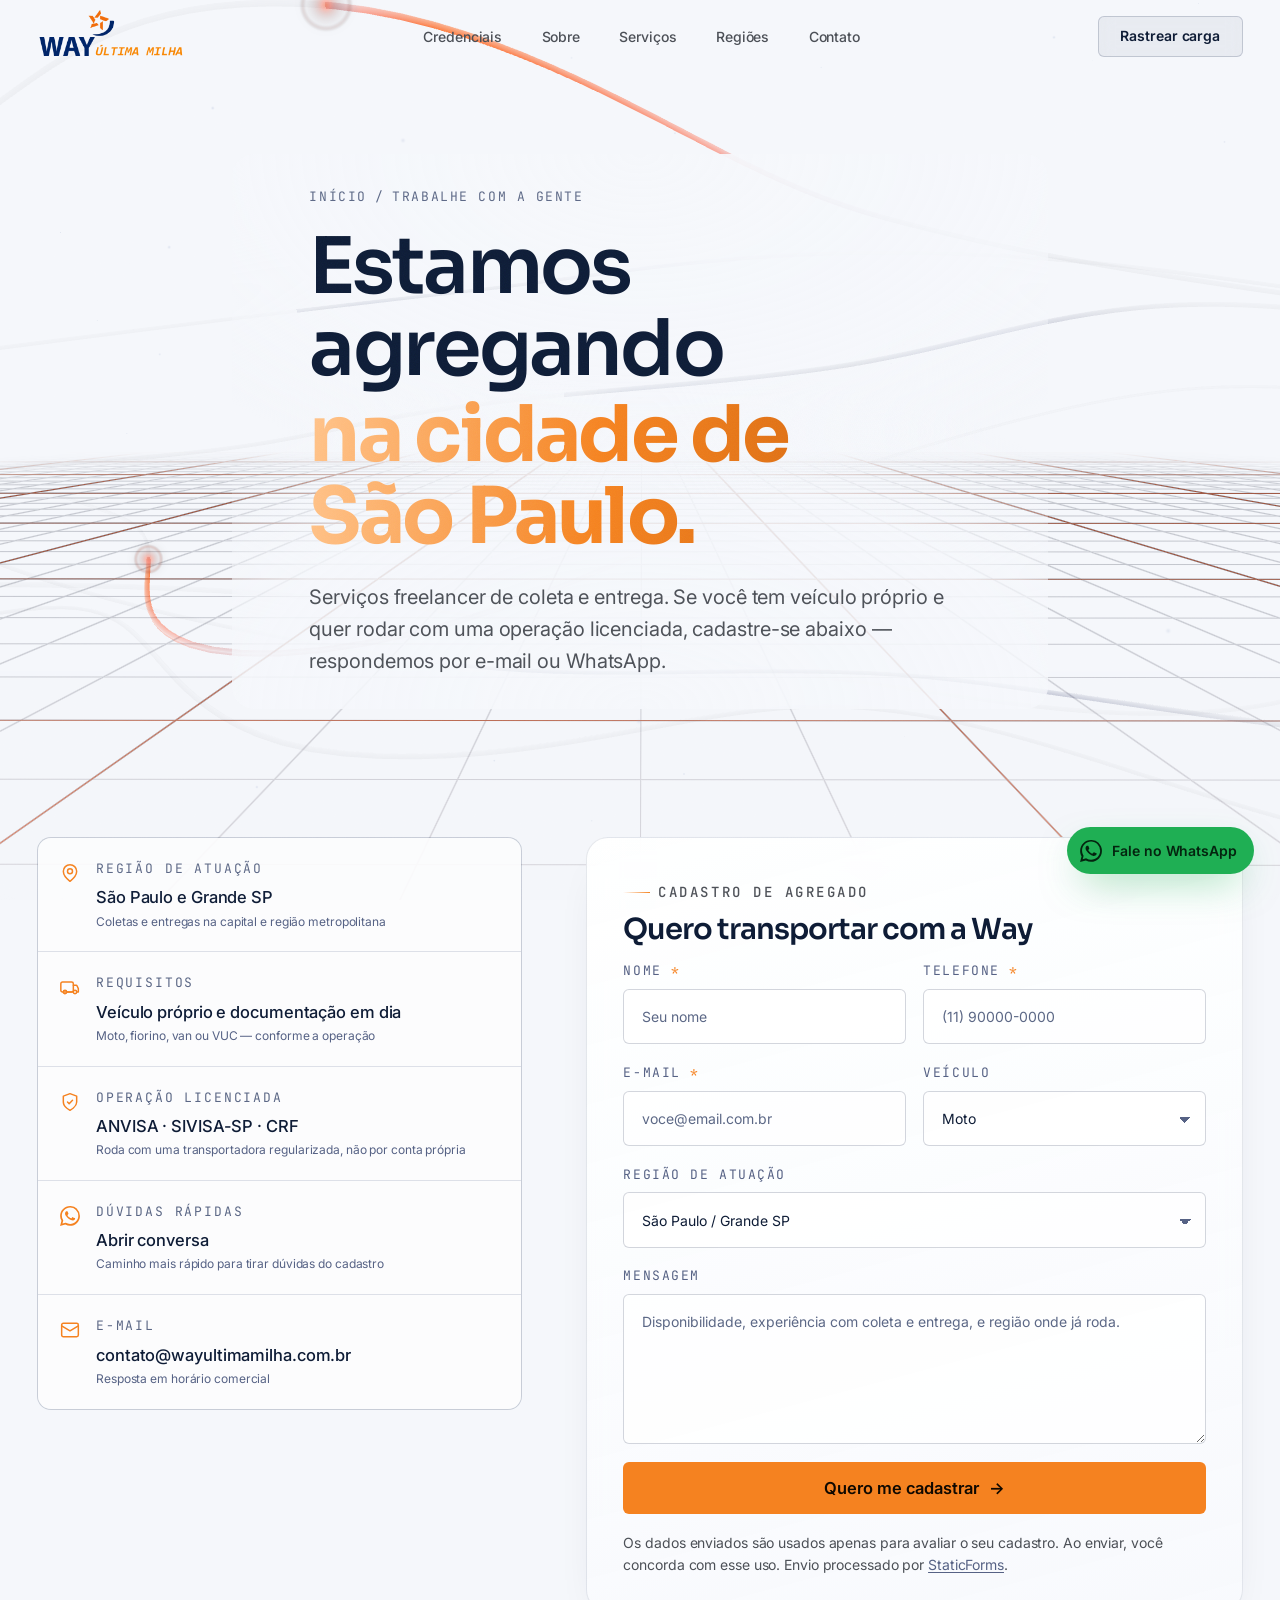
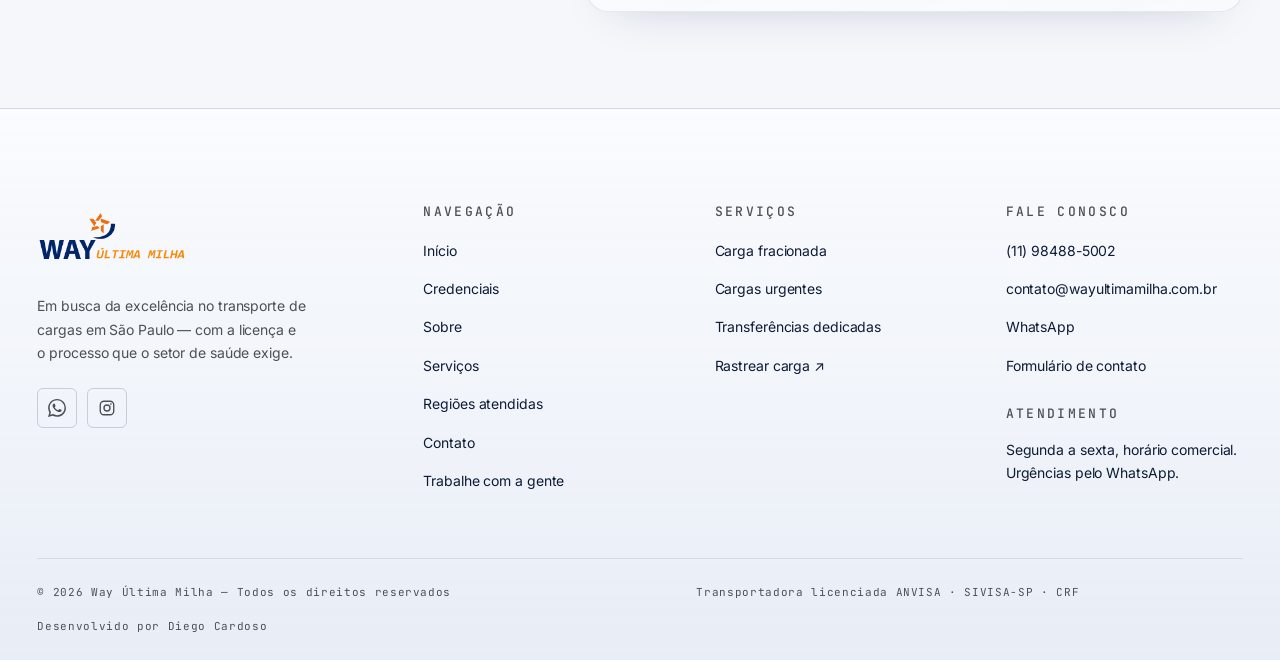
==== commit 7b707473: "Unify footer across contato and trabalhe-com-a-gente with index.html Co-Authored-By: Claude Sonnet 5" ====
--- a/trabalhe-com-a-gente.html
+++ b/trabalhe-com-a-gente.html
@@ -320,18 +320,50 @@
             loading="lazy">
           <p>Em busca da excelência no transporte de cargas em São Paulo — com a licença e o
             processo que o setor de saúde exige.</p>
-        </div>
+          <div class="footer__social">
+            <a href="https://api.whatsapp.com/send?phone=5511984885002" target="_blank" rel="noopener"
+              aria-label="WhatsApp">
+              <svg viewBox="0 0 24 24" fill="currentColor" aria-hidden="true">
+                <path
+                  d="M17.472 14.382c-.297-.149-1.758-.867-2.03-.967-.273-.099-.471-.148-.67.15-.197.297-.767.966-.966 1.164-.199.199-.397.223-.694.075-.297-.15-1.255-.463-2.39-1.475-.883-.788-1.48-1.761-1.653-2.059-.173-.297-.018-.458.13-.606.134-.133.347-.446.52-.644.174-.198.232-.34.347-.567.116-.226.058-.42-.024-.567-.082-.149-.67-1.611-.916-2.206-.242-.579-.487-.501-.669-.51-.173-.008-.371-.01-.57-.01-.198 0-.52.074-.792.372-.272.297-1.04 1.016-1.04 2.479 0 1.462 1.065 2.875 1.213 3.074.149.198 2.096 3.2 5.077 4.487.709.306 1.262.489 1.694.625.712.227 1.36.195 1.872.118.571-.085 1.758-.719 2.006-1.413.248-.694.248-1.29.173-1.414-.074-.124-.272-.198-.57-.347m-5.421 7.403h-.004a9.87 9.87 0 0 1-5.031-1.378l-.361-.214-3.741.982.998-3.648-.235-.374a9.86 9.86 0 0 1-1.51-5.26c.001-5.45 4.436-9.884 9.888-9.884 2.64 0 5.122 1.03 6.988 2.898a9.825 9.825 0 0 1 2.893 6.994c-.003 5.45-4.437 9.884-9.885 9.884m8.413-18.297A11.815 11.815 0 0 0 12.05 0C5.495 0 .16 5.335.157 11.892c0 2.096.547 4.142 1.588 5.945L.057 24l6.305-1.654a11.882 11.882 0 0 0 5.683 1.448h.005c6.554 0 11.89-5.335 11.893-11.893a11.821 11.821 0 0 0-3.48-8.413Z" />
+              </svg>
+            </a>
+            <a href="https://www.instagram.com/way_ultima_milha/" target="_blank" rel="noopener"
+              aria-label="Instagram">
+              <svg viewBox="0 0 24 24" fill="none" stroke="currentColor" stroke-width="1.8"
+                stroke-linecap="round" aria-hidden="true">
+                <rect x="3" y="3" width="18" height="18" rx="5" />
+                <circle cx="12" cy="12" r="4" />
+                <circle cx="17.2" cy="6.8" r="1.1" fill="currentColor" stroke="none" />
+              </svg>
+            </a>
+          </div>
+        </div>
+
         <div class="footer__col">
           <h4>Navegação</h4>
           <ul>
             <li><a href="index.html">Início</a></li>
             <li><a href="index.html#credenciais">Credenciais</a></li>
+            <li><a href="index.html#sobre">Sobre</a></li>
             <li><a href="index.html#servicos">Serviços</a></li>
             <li><a href="index.html#regioes">Regiões atendidas</a></li>
             <li><a href="contato.html">Contato</a></li>
             <li><a href="trabalhe-com-a-gente.html">Trabalhe com a gente</a></li>
           </ul>
         </div>
+
+        <div class="footer__col">
+          <h4>Serviços</h4>
+          <ul>
+            <li><a href="index.html#servicos">Carga fracionada</a></li>
+            <li><a href="index.html#servicos">Cargas urgentes</a></li>
+            <li><a href="index.html#servicos">Transferências dedicadas</a></li>
+            <li><a href="https://www.waysistemalogistico.com.br/" target="_blank" rel="noopener">Rastrear
+                carga ↗</a></li>
+          </ul>
+        </div>
+
         <div class="footer__col">
           <h4>Fale conosco</h4>
           <ul>
@@ -339,13 +371,13 @@
             <li><a href="mailto:contato@wayultimamilha.com.br">contato@wayultimamilha.com.br</a></li>
             <li><a href="https://api.whatsapp.com/send?phone=5511984885002" target="_blank"
                 rel="noopener">WhatsApp</a></li>
+            <li><a href="contato.html">Formulário de contato</a></li>
           </ul>
-        </div>
-        <div class="footer__col">
-          <h4>Conformidade</h4>
-          <p>AE Portaria 344 · AFE Medicamentos, Correlatos e Cosméticos · SIVISA · CRF</p>
+          <h4 style="margin-top:1.75rem">Atendimento</h4>
+          <p>Segunda a sexta, horário comercial. Urgências pelo WhatsApp.</p>
         </div>
       </div>
+
       <div class="footer__bottom">
         <p>© <span id="year">2026</span> Way Última Milha — Todos os direitos reservados</p>
         <p>Transportadora licenciada ANVISA · SIVISA-SP · CRF</p>
